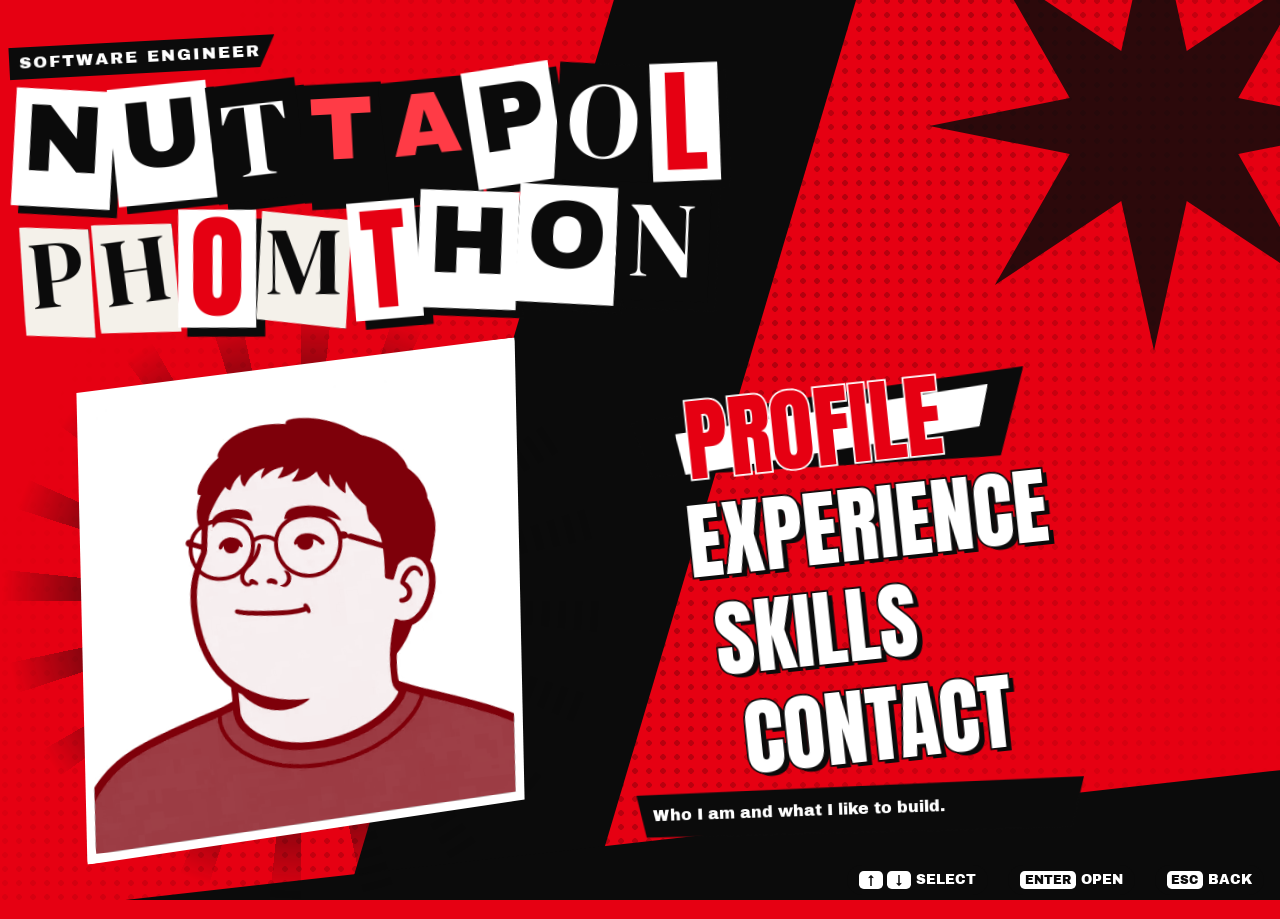
==== index.html @ a2157865 "Build Persona-inspired profile site Static one-page profile with a P5-style main menu, diagonal scre" ====
<!doctype html>
<html lang="en">
  <head>
    <meta charset="utf-8">
    <meta name="viewport" content="width=device-width, initial-scale=1">
    <title>Nuttapol Phomthon — Software Engineer</title>
    <meta name="description" content="Nuttapol Phomthon is a software engineer building web platforms and developer tooling that improve software delivery and developer experience.">
    <link rel="canonical" href="https://sevipsagis.dev/">
    <meta name="theme-color" content="#e60012">
    <link rel="icon" href="data:image/svg+xml,%3Csvg xmlns='http://www.w3.org/2000/svg' viewBox='0 0 32 32'%3E%3Cpath d='M2 6 30 2 26 30 4 26z' fill='%23e60012'/%3E%3Cpath d='M9 22V10l8 8V8h5v14l-8-8v8z' fill='%23fff'/%3E%3C/svg%3E">
    <link rel="preload" href="/assets/fonts/anton.woff2" as="font" type="font/woff2" crossorigin>
    <link rel="stylesheet" href="/assets/css/site.css">
    <script>document.documentElement.classList.add("js");</script>
    <script src="/assets/js/site.js" defer></script>
  </head>
  <body>
    <a class="skip-link" href="#main">Skip to content</a>

    <div class="backdrop" aria-hidden="true">
      <div class="backdrop-dots"></div>
      <div class="backdrop-slash backdrop-slash--a"></div>
      <div class="backdrop-slash backdrop-slash--b"></div>
      <svg class="backdrop-star" viewBox="-50 -50 100 100">
        <path d="M0-48 7-16 34-34 18-6 48 0 18 6 34 34 7 16 0 48-7 16-34 34-18 6-48 0-18-6-34-34-7-16Z"/>
      </svg>
    </div>

    <header class="hero" id="menu">
      <div class="portrait">
        <div class="portrait-burst" aria-hidden="true"></div>
        <div class="portrait-frame">
          <img src="/public/images/avatar.webp" alt="Illustrated portrait of Nuttapol Phomthon" width="512" height="512" fetchpriority="high">
        </div>
      </div>

      <div class="nameplate">
        <p class="nameplate-role">Software Engineer</p>
        <h1 class="ransom-target">Nuttapol Phomthon</h1>
      </div>

      <nav class="menu" aria-label="Sections">
        <ol>
          <li style="--i: 0"><a href="#profile" data-desc="Who I am and what I like to build."><span>Profile</span></a></li>
          <li style="--i: 1"><a href="#experience" data-desc="Where I have worked, role by role."><span>Experience</span></a></li>
          <li style="--i: 2"><a href="#skills" data-desc="Languages, frameworks and tools I use."><span>Skills</span></a></li>
          <li style="--i: 3"><a href="#contact" data-desc="Email, GitHub and LinkedIn."><span>Contact</span></a></li>
        </ol>
      </nav>

      <p class="menu-desc" aria-hidden="true"><span>Who I am and what I like to build.</span></p>

      <p class="controls" aria-hidden="true">
        <span><kbd>↑</kbd><kbd>↓</kbd> Select</span>
        <span><kbd>Enter</kbd> Open</span>
        <span><kbd>Esc</kbd> Back</span>
      </p>
    </header>

    <div class="topbar" aria-hidden="true">
      <a class="topbar-back" href="#menu" tabindex="-1"><span>Back</span></a>
      <p class="topbar-name">Nuttapol Phomthon</p>
    </div>

    <main id="main">
      <section class="panel panel--profile" id="profile" aria-labelledby="profile-title">
        <header class="panel-head">
          <p class="panel-kicker">01 / Status</p>
          <h2 class="ransom-target" id="profile-title" tabindex="-1">Profile</h2>
        </header>
        <div class="panel-body">
          <div class="card card--white">
            <p class="lead">I’m a software engineer focused on building web platforms and developer tooling that improve software delivery and developer experience.</p>
            <p>My experience spans backend services, web technologies, APIs, and internal platforms in financial services.</p>
          </div>
          <dl class="stats">
            <div><dt>Class</dt><dd>Software Engineer</dd></div>
            <div><dt>Guild</dt><dd>SCB TechX</dd></div>
            <div><dt>Since</dt><dd><time datetime="2019-07">2019</time></dd></div>
          </dl>
        </div>
        <a class="back-link" href="#menu">Back to menu</a>
      </section>

      <section class="panel panel--experience" id="experience" aria-labelledby="experience-title">
        <header class="panel-head">
          <p class="panel-kicker">02 / History</p>
          <h2 class="ransom-target" id="experience-title" tabindex="-1">Experience</h2>
        </header>
        <div class="panel-body">
          <section class="company" aria-labelledby="company-techx">
            <h3 id="company-techx">SCB TechX</h3>
            <ol class="roles">
              <li class="role">
                <p class="role-date"><time datetime="2025-07">2025-07</time> — Present</p>
                <h4>Software Engineer</h4>
                <p>Build and maintain software services with Java, Spring Boot, and related web technologies.</p>
              </li>
              <li class="role">
                <p class="role-date"><time datetime="2022-01">2022-01</time> — <time datetime="2025-06">2025-06</time></p>
                <h4>Platform Service Engineer</h4>
                <p>Designed and implemented internal platforms that improved software delivery workflows and developer experience.</p>
              </li>
              <li class="role">
                <p class="role-date"><time datetime="2021-07">2021-07</time> — <time datetime="2021-12">2021-12</time></p>
                <h4>Associate Platform Service Engineer</h4>
                <p>Built platform solutions that supported the software development lifecycle for internal developers.</p>
              </li>
            </ol>
          </section>
          <section class="company" aria-labelledby="company-scb">
            <h3 id="company-scb">SCB – Siam Commercial Bank</h3>
            <ol class="roles">
              <li class="role">
                <p class="role-date"><time datetime="2019-07">2019-07</time> — <time datetime="2021-06">2021-06</time></p>
                <h4>Software Engineer</h4>
                <p>Developed SCB Open API capabilities and the developer portal used by partners to integrate applications with SCB services.</p>
              </li>
            </ol>
          </section>
        </div>
        <a class="back-link" href="#menu">Back to menu</a>
      </section>

      <section class="panel panel--skills" id="skills" aria-labelledby="skills-title">
        <header class="panel-head">
          <p class="panel-kicker">03 / Arsenal</p>
          <h2 class="ransom-target" id="skills-title" tabindex="-1">Skills</h2>
        </header>
        <div class="panel-body skill-groups">
          <section class="skill-group" aria-labelledby="skills-languages">
            <h3 id="skills-languages">Languages</h3>
            <ul class="chips">
              <li>JavaScript</li><li>TypeScript</li><li>Python</li><li>Go</li><li>Java</li>
            </ul>
          </section>
          <section class="skill-group" aria-labelledby="skills-frameworks">
            <h3 id="skills-frameworks">Frameworks &amp; Libraries</h3>
            <ul class="chips">
              <li>React</li><li>Next.js</li><li>Express.js</li><li>NestJS</li><li>Spring Boot</li><li>Apollo GraphQL</li>
            </ul>
          </section>
          <section class="skill-group" aria-labelledby="skills-tools">
            <h3 id="skills-tools">Platforms &amp; Tools</h3>
            <ul class="chips">
              <li>Git</li><li>GitHub Actions</li><li>Docker</li><li>Supabase</li>
            </ul>
          </section>
        </div>
        <a class="back-link" href="#menu">Back to menu</a>
      </section>

      <section class="panel panel--contact" id="contact" aria-labelledby="contact-title">
        <header class="panel-head">
          <p class="panel-kicker">04 / Messages</p>
          <h2 class="ransom-target" id="contact-title" tabindex="-1">Contact</h2>
        </header>
        <div class="panel-body">
          <ol class="chat">
            <li class="chat-msg">
              <img class="chat-avatar" src="/public/images/avatar.webp" alt="" width="512" height="512" loading="lazy">
              <p class="chat-bubble">Hey! Want to talk about platforms, tooling or a project? Pick a channel.</p>
            </li>
            <li class="chat-msg chat-msg--link">
              <a class="chat-bubble" href="mailto:hello@sevipsagis.dev"><span class="chat-channel">Email</span> hello@sevipsagis.dev</a>
            </li>
            <li class="chat-msg chat-msg--link">
              <a class="chat-bubble" href="https://github.com/Sevipsagis"><span class="chat-channel">GitHub</span> github.com/Sevipsagis</a>
            </li>
            <li class="chat-msg chat-msg--link">
              <a class="chat-bubble" href="https://www.linkedin.com/in/npbenz/"><span class="chat-channel">LinkedIn</span> linkedin.com/in/npbenz</a>
            </li>
          </ol>
        </div>
        <a class="back-link" href="#menu">Back to menu</a>
      </section>
    </main>

    <footer class="footer">
      <p>© 2026 Nuttapol Phomthon. Fan-made tribute to the menus of the Persona series; not affiliated with Atlus or SEGA.</p>
    </footer>

    <div class="wipe" aria-hidden="true"><span></span><span></span><span></span></div>
  </body>
</html>
---- assets/css/site.css ----
/*
  Persona-inspired profile. Original CSS/SVG only: no game assets, logos or fonts.
  Fonts: Anton, Archivo Black, DM Serif Display (SIL Open Font License 1.1).
*/

@font-face {
  font-family: "Anton";
  src: url("/assets/fonts/anton.woff2") format("woff2");
  font-display: swap;
}

@font-face {
  font-family: "Archivo Black";
  src: url("/assets/fonts/archivo-black.woff2") format("woff2");
  font-display: swap;
}

@font-face {
  font-family: "DM Serif Display";
  src: url("/assets/fonts/dm-serif-display.woff2") format("woff2");
  font-display: swap;
}

:root {
  --red: #e60012;
  --red-on-black: #ff3b46;
  --black: #0b0b0b;
  --white: #ffffff;
  --paper: #f4f1ea;
  --display: "Anton", Impact, "Arial Narrow Bold", sans-serif;
  --heavy: "Archivo Black", "Arial Black", system-ui, sans-serif;
  --serif: "DM Serif Display", Georgia, serif;
  --body: system-ui, -apple-system, "Segoe UI", Roboto, sans-serif;
  --tilt: -6deg;
  --snap: cubic-bezier(0.2, 0.9, 0.1, 1.15);
  --wipe-in: 260ms;
  --wipe-out: 320ms;
  color-scheme: dark;
}

*,
*::before,
*::after {
  box-sizing: border-box;
}

html {
  scroll-behavior: smooth;
}

body {
  min-inline-size: 20rem;
  margin: 0;
  overflow-x: hidden;
  background: var(--red);
  color: var(--white);
  font-family: var(--body);
  line-height: 1.55;
}

h1,
h2,
h3,
h4,
p,
ol,
ul,
dl,
dd {
  margin: 0;
}

ol,
ul {
  padding: 0;
  list-style: none;
}

img {
  display: block;
  max-inline-size: 100%;
  block-size: auto;
}

a {
  color: inherit;
}

:focus-visible {
  outline: 0.25rem solid var(--black);
  outline-offset: 0.25rem;
  box-shadow: 0 0 0 0.5rem var(--white);
}

.skip-link {
  position: fixed;
  inset-block-start: 0.75rem;
  inset-inline-start: 0.75rem;
  z-index: 100;
  translate: 0 -300%;
  padding: 0.75rem 1rem;
  background: var(--white);
  color: var(--black);
  font-family: var(--heavy);
  text-decoration: none;
}

.skip-link:focus {
  translate: 0;
}

.visually-hidden {
  position: absolute;
  inline-size: 1px;
  block-size: 1px;
  overflow: hidden;
  clip-path: inset(50%);
  white-space: nowrap;
}

/* ---------- Backdrop: halftone, slashes, spinning star ---------- */

.backdrop {
  position: fixed;
  inset: 0;
  z-index: -1;
  overflow: hidden;
  pointer-events: none;
}

.backdrop-dots {
  position: absolute;
  inset: -10%;
  background: radial-gradient(circle, rgb(0 0 0 / 22%) 28%, transparent 30%) 0 0 / 14px 14px;
  mask-image: linear-gradient(115deg, transparent 20%, #000 55%, transparent 90%);
}

.backdrop-slash {
  position: absolute;
  background: var(--black);
}

.backdrop-slash--a {
  inset-block: -20% -20%;
  inset-inline-start: 34%;
  inline-size: 26vw;
  clip-path: polygon(30% 0, 100% 0, 70% 100%, 0 100%);
  rotate: 12deg;
}

.backdrop-slash--b {
  inset-block-end: -8%;
  inset-inline: -10% -10%;
  block-size: 18vh;
  rotate: -4deg;
  clip-path: polygon(0 40%, 100% 0, 100% 100%, 0 100%);
}

.backdrop-star {
  position: absolute;
  inset-block-start: -12vmin;
  inset-inline-end: -12vmin;
  inline-size: 52vmin;
  fill: var(--black);
  opacity: 0.85;
  animation: spin 40s linear infinite;
}

@keyframes spin {
  to {
    rotate: 360deg;
  }
}

/* ---------- Ransom-note lettering (built by JS) ---------- */

.ransom {
  display: inline-flex;
  flex-wrap: wrap;
  align-items: center;
  gap: 0.04em;
}

.ransom-word {
  display: inline-flex;
  flex-wrap: wrap;
  margin-inline-end: 0.28em;
}

.ransom-letter {
  display: inline-block;
  padding: 0.02em 0.1em;
  line-height: 1;
  rotate: var(--r, 0deg);
  translate: 0 var(--y, 0);
}

.ransom-letter--1 {
  background: var(--white);
  color: var(--black);
  font-family: var(--heavy);
}

.ransom-letter--2 {
  background: var(--black);
  color: var(--white);
  font-family: var(--serif);
  font-size: 1.12em;
}

.ransom-letter--3 {
  background: var(--white);
  color: var(--red);
  font-family: var(--display);
  font-size: 1.18em;
}

.ransom-letter--4 {
  background: var(--black);
  color: var(--red-on-black);
  font-family: var(--heavy);
  font-size: 0.92em;
}

.ransom-letter--5 {
  background: var(--paper);
  color: var(--black);
  font-family: var(--serif);
  clip-path: polygon(6% 0, 100% 8%, 94% 100%, 0 92%);
}

/* ---------- Hero / main menu ---------- */

.hero {
  position: relative;
  display: grid;
  grid-template-columns: minmax(0, 1fr) minmax(0, 1.1fr);
  grid-template-areas:
    "name name"
    "portrait menu"
    "portrait desc"
    "controls controls";
  gap: 1.5rem clamp(1rem, 4vw, 4rem);
  inline-size: min(100% - 2rem, 80rem);
  min-block-size: 100svh;
  margin-inline: auto;
  padding-block: clamp(1.5rem, 4vw, 3rem) 1.5rem;
}

.nameplate {
  grid-area: name;
  rotate: -3deg;
  transform-origin: left center;
}

.nameplate-role {
  display: inline-block;
  margin-block-end: 0.6rem;
  padding: 0.2rem 0.9rem 0.2rem 0.6rem;
  background: var(--black);
  color: var(--white);
  font-family: var(--heavy);
  font-size: clamp(0.85rem, 1.6vw, 1.05rem);
  letter-spacing: 0.12em;
  text-transform: uppercase;
  clip-path: polygon(0 0, 100% 0, 94% 100%, 0 100%);
}

.nameplate h1 {
  font-family: var(--display);
  font-size: clamp(2.4rem, 7.5vw, 6rem);
  font-weight: 400;
  line-height: 1.05;
  text-transform: uppercase;
  text-shadow: 0.06em 0.06em 0 var(--black);
}

.nameplate h1 .ransom-letter {
  text-shadow: none;
  box-shadow: 0.08em 0.08em 0 var(--black);
}

.portrait {
  position: relative;
  grid-area: portrait;
  align-self: center;
  justify-self: center;
  inline-size: min(100%, 30rem);
}

.portrait-burst {
  position: absolute;
  inset: -12%;
  background: repeating-conic-gradient(var(--black) 0 6deg, transparent 6deg 18deg);
  mask-image: radial-gradient(closest-side, #000 40%, transparent 100%);
  animation: spin 60s linear infinite reverse;
}

.portrait-frame {
  position: relative;
  padding: 0.6rem;
  background: var(--white);
  clip-path: polygon(8% 2%, 100% 0, 92% 96%, 0 100%);
  rotate: var(--tilt);
  filter: drop-shadow(1rem 1rem 0 var(--black));
}

.portrait-frame img {
  inline-size: 100%;
  clip-path: polygon(8% 2%, 100% 0, 92% 96%, 0 100%);
  filter: grayscale(1) contrast(1.35);
  mix-blend-mode: multiply;
  background: var(--red);
}

.portrait-frame::after {
  position: absolute;
  inset: 0.6rem;
  background: var(--red);
  mix-blend-mode: screen;
  clip-path: polygon(8% 2%, 100% 0, 92% 96%, 0 100%);
  opacity: 0.55;
  content: "";
}

.menu {
  grid-area: menu;
  align-self: end;
}

.menu ol {
  display: grid;
  gap: 0.4rem;
}

.menu li {
  rotate: var(--tilt);
  margin-inline-start: calc(var(--i) * clamp(0.5rem, 2.2vw, 2rem));
}

.menu a {
  position: relative;
  display: inline-block;
  padding: 0.05em 0.35em 0.05em 0.25em;
  color: var(--white);
  font-family: var(--display);
  font-size: clamp(2.6rem, 6.6vw, 5.6rem);
  line-height: 1;
  text-decoration: none;
  text-transform: uppercase;
  -webkit-text-stroke: 0.04em var(--black);
  paint-order: stroke fill;
  text-shadow: 0.06em 0.05em 0 var(--black);
  transition: color 120ms ease, translate 180ms var(--snap), scale 180ms var(--snap);
}

.menu a > span {
  position: relative;
  z-index: 1;
}

/* Selection shard: a black slab plus a white sliver, snapped in on select. */
.menu a::before,
.menu a::after {
  position: absolute;
  z-index: 0;
  content: "";
  scale: 0 1;
  transform-origin: left center;
  transition: scale 200ms var(--snap);
}

.menu a::before {
  inset: 8% -18% 4% -10%;
  background: var(--black);
  clip-path: polygon(0 18%, 100% 0, 92% 100%, 4% 82%);
}

.menu a::after {
  inset: 22% -6% 18% 4%;
  background: var(--white);
  clip-path: polygon(0 30%, 100% 0, 96% 70%, 2% 100%);
  transition-delay: 40ms;
}

.menu a:hover,
.menu a:focus-visible,
.menu a.is-active {
  color: var(--red);
  -webkit-text-stroke-color: var(--white);
  text-shadow: none;
  translate: 0.4em 0;
  scale: 1.06;
  outline: none;
  box-shadow: none;
}

.menu a:hover::before,
.menu a:focus-visible::before,
.menu a.is-active::before,
.menu a:hover::after,
.menu a:focus-visible::after,
.menu a.is-active::after {
  scale: 1 1;
}

.menu a:hover > span,
.menu a:focus-visible > span,
.menu a.is-active > span {
  animation: jolt 260ms steps(3) 1;
}

/* Keyboard focus still gets a visible marker beyond colour alone. */
.menu a:focus-visible > span::before {
  position: absolute;
  inset-block-start: 50%;
  inset-inline-start: -0.55em;
  border-block: 0.22em solid transparent;
  border-inline-start: 0.36em solid var(--white);
  translate: 0 -50%;
  content: "";
}

@keyframes jolt {
  0% { translate: -0.08em 0.04em; }
  50% { translate: 0.06em -0.03em; }
  100% { translate: 0 0; }
}

.menu-desc {
  grid-area: desc;
  align-self: start;
  max-inline-size: 28rem;
  padding: 0.8rem 1.4rem 0.8rem 1rem;
  background: var(--black);
  color: var(--white);
  font-family: var(--heavy);
  font-size: 1rem;
  rotate: -2deg;
  clip-path: polygon(0 8%, 100% 0, 97% 100%, 2% 92%);
}

.menu-desc span {
  display: block;
}

.menu-desc span.is-new {
  animation: type-in 220ms steps(6) 1;
}

@keyframes type-in {
  from { clip-path: inset(0 100% 0 0); }
  to { clip-path: inset(0 0 0 0); }
}

.controls {
  grid-area: controls;
  display: flex;
  flex-wrap: wrap;
  justify-content: flex-end;
  gap: 0.5rem 1.25rem;
  font-family: var(--heavy);
  font-size: 0.85rem;
  text-transform: uppercase;
}

.controls span {
  display: inline-flex;
  align-items: center;
  gap: 0.3rem;
  padding: 0.25rem 0.75rem;
  background: var(--black);
  border-radius: 999px;
}

kbd {
  display: inline-grid;
  place-items: center;
  min-inline-size: 1.5rem;
  padding: 0 0.3rem;
  background: var(--white);
  color: var(--black);
  border-radius: 0.3rem;
  font-family: var(--heavy);
  font-size: 0.75rem;
}

/* ---------- Panels ---------- */

main {
  inline-size: min(100% - 2rem, 64rem);
  margin-inline: auto;
}

.panel {
  padding-block: clamp(3rem, 8vw, 6rem);
  scroll-margin-block-start: 1rem;
}

.panel-head {
  margin-block-end: 2.5rem;
  rotate: -3deg;
}

.panel-kicker {
  display: inline-block;
  margin-block-end: 0.5rem;
  padding: 0.15rem 0.8rem;
  background: var(--white);
  color: var(--black);
  font-family: var(--heavy);
  font-size: 0.9rem;
  letter-spacing: 0.1em;
  text-transform: uppercase;
  clip-path: polygon(0 0, 100% 0, 95% 100%, 0 100%);
}

.panel-head h2 {
  font-family: var(--display);
  font-size: clamp(1.75rem, 9vw, 7rem);
  font-weight: 400;
  line-height: 1;
  text-transform: uppercase;
  text-shadow: 0.05em 0.05em 0 var(--black);
}

.panel-head h2:focus {
  outline: none;
  box-shadow: none;
}

.panel-head h2 .ransom-letter {
  text-shadow: none;
  box-shadow: 0.07em 0.07em 0 var(--black);
}

.card {
  position: relative;
  padding: clamp(1.25rem, 3vw, 2.25rem);
  background: var(--black);
  color: var(--white);
  clip-path: polygon(0 2%, 100% 0, 98.5% 100%, 1% 97%);
}

.card--white {
  background: var(--white);
  color: var(--black);
  box-shadow: none;
}

.lead {
  margin-block-end: 1rem;
  font-family: var(--serif);
  font-size: clamp(1.35rem, 2.6vw, 1.9rem);
  line-height: 1.3;
}

.stats {
  display: grid;
  grid-template-columns: repeat(auto-fit, minmax(12rem, 1fr));
  gap: 0.75rem;
  margin-block-start: 1.5rem;
}

.stats div {
  display: flex;
  align-items: baseline;
  gap: 0.75rem;
  padding: 0.6rem 1rem;
  background: var(--black);
  clip-path: polygon(0 0, 100% 0, 96% 100%, 2% 100%);
}

.stats dt {
  color: var(--red-on-black);
  font-family: var(--heavy);
  font-size: 0.8rem;
  letter-spacing: 0.12em;
  text-transform: uppercase;
}

.stats dd {
  font-family: var(--display);
  font-size: 1.4rem;
  text-transform: uppercase;
}

/* Experience: tilted black cards like a social-link roster */

.company + .company {
  margin-block-start: 3rem;
}

.company h3 {
  display: inline-block;
  margin-block-end: 1.25rem;
  padding: 0.2rem 1.2rem 0.2rem 0.75rem;
  background: var(--white);
  color: var(--black);
  font-family: var(--display);
  font-size: clamp(1.6rem, 4vw, 2.6rem);
  font-weight: 400;
  text-transform: uppercase;
  rotate: -2deg;
  clip-path: polygon(0 6%, 100% 0, 96% 100%, 1% 94%);
}

.roles {
  display: grid;
  gap: 1rem;
}

.role {
  position: relative;
  display: grid;
  grid-template-columns: minmax(8rem, 11rem) minmax(0, 1fr);
  gap: 0.25rem 1.5rem;
  padding: 1.25rem 1.5rem;
  background: var(--black);
  clip-path: polygon(0 0, 100% 4%, 99% 100%, 1% 96%);
  transition: translate 200ms var(--snap), background-color 160ms ease;
}

.role:nth-child(even) {
  margin-inline-start: clamp(0rem, 3vw, 2rem);
  clip-path: polygon(1% 4%, 100% 0, 99% 96%, 0 100%);
}

.role:hover {
  translate: 0.5rem 0;
}

.role-date {
  grid-row: span 2;
  align-self: start;
  justify-self: start;
  padding: 0.2rem 0.6rem;
  background: var(--red);
  color: var(--white);
  font-family: var(--heavy);
  font-size: 0.85rem;
  rotate: -4deg;
}

.role h4 {
  font-family: var(--display);
  font-size: clamp(1.3rem, 2.6vw, 1.75rem);
  font-weight: 400;
  line-height: 1.15;
  text-transform: uppercase;
}

.role p:last-child {
  color: #e8e8e8;
}

/* Skills: sticker chips */

.skill-groups {
  display: grid;
  grid-template-columns: repeat(auto-fit, minmax(16rem, 1fr));
  gap: 1.5rem;
}

.skill-group {
  padding: 1.25rem;
  background: var(--black);
  clip-path: polygon(0 3%, 100% 0, 97% 100%, 3% 97%);
}

.skill-group:nth-child(2) {
  rotate: 1.5deg;
}

.skill-group:nth-child(3) {
  rotate: -1.5deg;
}

.skill-group h3 {
  margin-block-end: 1rem;
  color: var(--red-on-black);
  font-family: var(--heavy);
  font-size: 1rem;
  letter-spacing: 0.08em;
  text-transform: uppercase;
}

.chips {
  display: flex;
  flex-wrap: wrap;
  gap: 0.6rem;
}

.chips li {
  padding: 0.25rem 0.75rem;
  background: var(--white);
  color: var(--black);
  font-family: var(--display);
  font-size: 1.2rem;
  text-transform: uppercase;
  rotate: -3deg;
  clip-path: polygon(4% 0, 100% 6%, 96% 100%, 0 94%);
  transition: rotate 160ms var(--snap), background-color 120ms ease, color 120ms ease;
}

.chips li:nth-child(3n + 2) {
  background: var(--red);
  color: var(--white);
  rotate: 2deg;
}

.chips li:nth-child(3n) {
  rotate: -1deg;
}

.chips li:hover {
  rotate: 0deg;
  background: var(--paper);
  color: var(--black);
}

/* Contact: phone-chat bubbles */

.chat {
  display: grid;
  gap: 1rem;
  max-inline-size: 40rem;
}

.chat-msg {
  display: flex;
  align-items: flex-start;
  gap: 0.75rem;
}

.chat-avatar {
  flex: none;
  inline-size: 3.5rem;
  border: 0.2rem solid var(--white);
  border-radius: 50%;
  filter: grayscale(1) contrast(1.3);
  background: var(--white);
}

.chat-bubble {
  position: relative;
  display: inline-block;
  padding: 0.8rem 1.3rem;
  background: var(--white);
  color: var(--black);
  font-family: var(--heavy);
  font-size: 1.05rem;
  line-height: 1.35;
  clip-path: polygon(0 10%, 100% 0, 97% 100%, 3% 88%);
}

.chat-msg--link {
  justify-content: flex-end;
}

.chat-msg--link .chat-bubble {
  display: inline-flex;
  flex-wrap: wrap;
  align-items: baseline;
  gap: 0.25rem 0.75rem;
  min-block-size: 2.75rem;
  background: var(--black);
  color: var(--white);
  text-decoration: none;
  clip-path: polygon(3% 0, 100% 12%, 98% 90%, 0 100%);
  transition: translate 180ms var(--snap), background-color 120ms ease;
  overflow-wrap: anywhere;
}

.chat-msg--link .chat-bubble:hover {
  background: var(--white);
  color: var(--black);
  translate: -0.4rem 0;
}

.chat-msg--link .chat-bubble:focus-visible {
  clip-path: none;
  outline-color: var(--white);
  box-shadow: 0 0 0 0.5rem var(--black);
}

.chat-channel {
  color: var(--red-on-black);
  font-family: var(--display);
  font-size: 1.3rem;
  text-transform: uppercase;
}

.chat-msg--link .chat-bubble:hover .chat-channel {
  color: var(--red);
}

.back-link {
  display: none;
}

.footer {
  inline-size: min(100% - 2rem, 64rem);
  margin-inline: auto;
  padding-block: 2rem 3rem;
  font-size: 0.85rem;
}

.footer p {
  display: inline-block;
  padding: 0.4rem 0.8rem;
  background: var(--black);
}

/* ---------- Wipe transition ---------- */

.wipe {
  position: fixed;
  inset: 0;
  z-index: 50;
  pointer-events: none;
  visibility: hidden;
}

.wipe span {
  position: absolute;
  inset-block: -20%;
  inset-inline-start: -30%;
  inline-size: 160%;
  translate: -110% 0;
  rotate: -12deg;
}

.wipe span:nth-child(1) {
  background: var(--black);
}

.wipe span:nth-child(2) {
  background: var(--white);
  inset-block: 30% 30%;
  clip-path: polygon(0 40%, 100% 0, 100% 60%, 0 100%);
}

.wipe span:nth-child(3) {
  background: var(--red);
  inset-block: 55% 10%;
  clip-path: polygon(0 0, 100% 30%, 100% 100%, 0 70%);
}

.wipe.is-in {
  visibility: visible;
}

.wipe.is-in span {
  animation: wipe-in var(--wipe-in) cubic-bezier(0.7, 0, 0.3, 1) forwards;
}

.wipe.is-in span:nth-child(2) { animation-delay: 30ms; }
.wipe.is-in span:nth-child(3) { animation-delay: 60ms; }

.wipe.is-out {
  visibility: visible;
}

.wipe.is-out span {
  translate: 0 0;
  animation: wipe-out var(--wipe-out) cubic-bezier(0.7, 0, 0.3, 1) forwards;
}

.wipe.is-out span:nth-child(1) { animation-delay: 60ms; }
.wipe.is-out span:nth-child(2) { animation-delay: 30ms; }

@keyframes wipe-in {
  from { translate: -110% 0; }
  to { translate: 0 0; }
}

@keyframes wipe-out {
  from { translate: 0 0; }
  to { translate: 110% 0; }
}

/* ---------- App mode (JavaScript on): one screen at a time ---------- */

.topbar {
  display: none;
}

.js .panel,
.js .footer {
  display: none;
}

.js .back-link {
  display: inline-block;
  margin-block-start: 3rem;
  padding: 0.5rem 1.25rem;
  background: var(--white);
  color: var(--black);
  font-family: var(--display);
  font-size: 1.4rem;
  text-decoration: none;
  text-transform: uppercase;
  clip-path: polygon(4% 0, 100% 0, 96% 100%, 0 100%);
}

.js .back-link::before {
  content: "◀ ";
  color: var(--red);
}

.js .back-link:hover {
  background: var(--black);
  color: var(--white);
}

.js .back-link:focus-visible {
  clip-path: none;
}

.js:not([data-view="menu"]) .hero {
  display: none;
}

.js:not([data-view="menu"]) .footer {
  display: block;
}

.js[data-view="profile"] #profile,
.js[data-view="experience"] #experience,
.js[data-view="skills"] #skills,
.js[data-view="contact"] #contact {
  display: block;
}

.js:not([data-view="menu"]) .topbar {
  position: sticky;
  inset-block-start: 0;
  z-index: 10;
  display: flex;
  align-items: center;
  justify-content: space-between;
  gap: 1rem;
  inline-size: min(100% - 2rem, 64rem);
  margin-inline: auto;
  padding-block: 1rem;
}

.topbar-back {
  padding: 0.3rem 1rem;
  background: var(--black);
  color: var(--white);
  font-family: var(--display);
  font-size: 1.2rem;
  text-decoration: none;
  text-transform: uppercase;
  clip-path: polygon(6% 0, 100% 0, 94% 100%, 0 100%);
}

.topbar-back::before {
  content: "◀ ";
  color: var(--red-on-black);
}

.topbar-name {
  padding: 0.2rem 0.8rem;
  background: var(--white);
  color: var(--black);
  font-family: var(--heavy);
  font-size: 0.85rem;
  letter-spacing: 0.08em;
  text-transform: uppercase;
  rotate: 2deg;
}

/* Entry choreography: plays each time a screen appears. */
.js .is-entering .menu li {
  animation: slide-in 420ms var(--snap) both;
  animation-delay: calc(80ms + var(--i) * 60ms);
}

.js .is-entering .portrait {
  animation: pop-in 480ms var(--snap) both;
}

.js .is-entering .nameplate {
  animation: slam 380ms var(--snap) both;
}

.js .panel.is-entering .panel-head {
  animation: slam 380ms var(--snap) both;
}

.js .panel.is-entering .panel-body > *,
.js .panel.is-entering .roles > li,
.js .panel.is-entering .chat > li {
  animation: slide-in 420ms var(--snap) both;
}

.js .panel.is-entering .panel-body > :nth-child(2),
.js .panel.is-entering li:nth-child(2) { animation-delay: 70ms; }
.js .panel.is-entering .panel-body > :nth-child(3),
.js .panel.is-entering li:nth-child(3) { animation-delay: 140ms; }
.js .panel.is-entering li:nth-child(4) { animation-delay: 210ms; }

@keyframes slide-in {
  from {
    opacity: 0;
    translate: 3rem 0;
  }
}

@keyframes pop-in {
  from {
    opacity: 0;
    scale: 0.85;
    rotate: 6deg;
  }
}

@keyframes slam {
  from {
    opacity: 0;
    scale: 1.4;
  }
}

/* ---------- Small screens ---------- */

@media (max-width: 48rem) {
  .hero {
    grid-template-columns: minmax(0, 1fr);
    grid-template-areas:
      "name"
      "portrait"
      "menu"
      "desc";
    min-block-size: auto;
    padding-block-end: 3rem;
  }

  .portrait {
    inline-size: min(70%, 16rem);
  }

  .controls {
    display: none;
  }

  .backdrop-slash--a {
    inline-size: 50vw;
    inset-inline-start: 40%;
  }

  .role {
    grid-template-columns: minmax(0, 1fr);
  }

  .role-date {
    grid-row: auto;
  }
}

/* ---------- Motion and contrast preferences ---------- */

@media (prefers-reduced-motion: reduce) {
  html {
    scroll-behavior: auto;
  }

  *,
  *::before,
  *::after {
    animation: none !important;
    transition: none !important;
  }

  .wipe {
    display: none;
  }
}

@media (forced-colors: active) {
  .menu a,
  .card,
  .role,
  .skill-group,
  .chat-bubble,
  .chips li {
    border: 1px solid CanvasText;
    clip-path: none;
  }

  .menu a::before,
  .menu a::after {
    display: none;
  }
}

.panel-title {
  font-family: var(--display);
  font-size: clamp(3rem, 10vw, 7rem);
  font-weight: 400;
  line-height: 1;
  text-transform: uppercase;
  text-shadow: 0.05em 0.05em 0 var(--black);
}

/* Keyboard hints and the live description only make sense with the script. */
html:not(.js) .controls,
html:not(.js) .menu-desc {
  display: none;
}
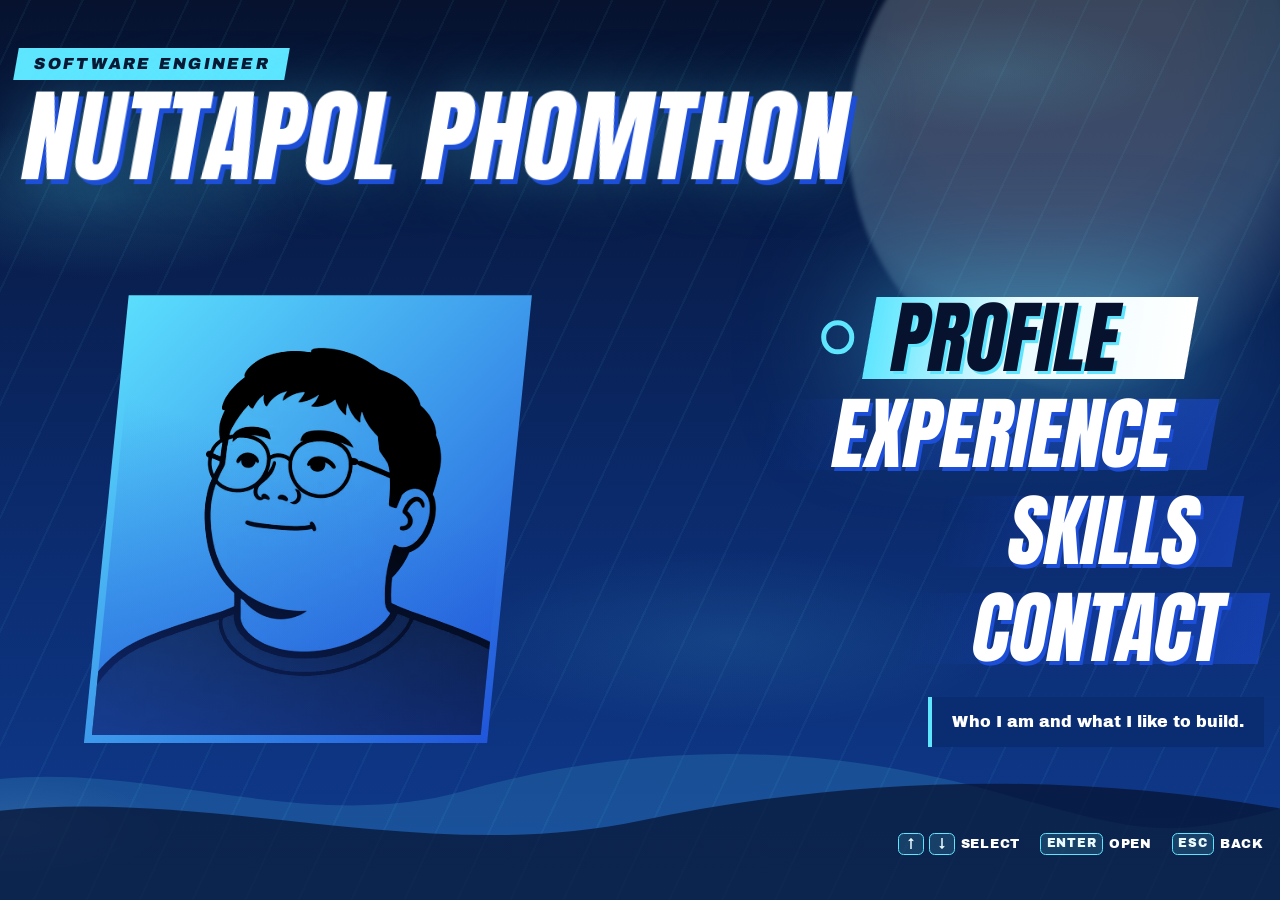
==== commit 3f1c19b6: "Restyle site to Persona 3 Reload look Swap the red/black P5 styling for deep blue and cyan: moonlit " ====
--- a/index.html
+++ b/index.html
@@ -6,8 +6,8 @@
     <title>Nuttapol Phomthon — Software Engineer</title>
     <meta name="description" content="Nuttapol Phomthon is a software engineer building web platforms and developer tooling that improve software delivery and developer experience.">
     <link rel="canonical" href="https://sevipsagis.dev/">
-    <meta name="theme-color" content="#e60012">
-    <link rel="icon" href="data:image/svg+xml,%3Csvg xmlns='http://www.w3.org/2000/svg' viewBox='0 0 32 32'%3E%3Cpath d='M2 6 30 2 26 30 4 26z' fill='%23e60012'/%3E%3Cpath d='M9 22V10l8 8V8h5v14l-8-8v8z' fill='%23fff'/%3E%3C/svg%3E">
+    <meta name="theme-color" content="#06122e">
+    <link rel="icon" href="data:image/svg+xml,%3Csvg xmlns='http://www.w3.org/2000/svg' viewBox='0 0 32 32'%3E%3Cpath d='M2 6 30 2 26 30 4 26z' fill='%231d4ed8'/%3E%3Cpath d='M9 22V10l8 8V8h5v14l-8-8v8z' fill='%23fff'/%3E%3C/svg%3E">
     <link rel="preload" href="/assets/fonts/anton.woff2" as="font" type="font/woff2" crossorigin>
     <link rel="stylesheet" href="/assets/css/site.css">
     <script>document.documentElement.classList.add("js");</script>
@@ -17,17 +17,18 @@
     <a class="skip-link" href="#main">Skip to content</a>
 
     <div class="backdrop" aria-hidden="true">
-      <div class="backdrop-dots"></div>
-      <div class="backdrop-slash backdrop-slash--a"></div>
-      <div class="backdrop-slash backdrop-slash--b"></div>
-      <svg class="backdrop-star" viewBox="-50 -50 100 100">
-        <path d="M0-48 7-16 34-34 18-6 48 0 18 6 34 34 7 16 0 48-7 16-34 34-18 6-48 0-18-6-34-34-7-16Z"/>
+      <div class="backdrop-moon"></div>
+      <div class="backdrop-caustics"></div>
+      <svg class="backdrop-waves" viewBox="0 0 1200 200" preserveAspectRatio="none">
+        <path class="wave wave--back" d="M0 90C150 40 300 140 450 90S750 40 900 90 1050 140 1200 90V200H0Z"/>
+        <path class="wave wave--front" d="M0 120C200 70 400 170 600 120S1000 70 1200 120V200H0Z"/>
       </svg>
+      <div class="backdrop-bubbles"><i></i><i></i><i></i><i></i><i></i><i></i></div>
     </div>
 
     <header class="hero" id="menu">
       <div class="portrait">
-        <div class="portrait-burst" aria-hidden="true"></div>
+        <div class="portrait-ripple" aria-hidden="true"><i></i><i></i><i></i></div>
         <div class="portrait-frame">
           <img src="/public/images/avatar.webp" alt="Illustrated portrait of Nuttapol Phomthon" width="512" height="512" fetchpriority="high">
         </div>
@@ -35,7 +36,7 @@
 
       <div class="nameplate">
         <p class="nameplate-role">Software Engineer</p>
-        <h1 class="ransom-target">Nuttapol Phomthon</h1>
+        <h1>Nuttapol Phomthon</h1>
       </div>
 
       <nav class="menu" aria-label="Sections">
@@ -65,7 +66,7 @@
       <section class="panel panel--profile" id="profile" aria-labelledby="profile-title">
         <header class="panel-head">
           <p class="panel-kicker">01 / Status</p>
-          <h2 class="ransom-target" id="profile-title" tabindex="-1">Profile</h2>
+          <h2 id="profile-title" tabindex="-1">Profile</h2>
         </header>
         <div class="panel-body">
           <div class="card card--white">
@@ -84,7 +85,7 @@
       <section class="panel panel--experience" id="experience" aria-labelledby="experience-title">
         <header class="panel-head">
           <p class="panel-kicker">02 / History</p>
-          <h2 class="ransom-target" id="experience-title" tabindex="-1">Experience</h2>
+          <h2 id="experience-title" tabindex="-1">Experience</h2>
         </header>
         <div class="panel-body">
           <section class="company" aria-labelledby="company-techx">
@@ -123,8 +124,8 @@
 
       <section class="panel panel--skills" id="skills" aria-labelledby="skills-title">
         <header class="panel-head">
-          <p class="panel-kicker">03 / Arsenal</p>
-          <h2 class="ransom-target" id="skills-title" tabindex="-1">Skills</h2>
+          <p class="panel-kicker">03 / Toolkit</p>
+          <h2 id="skills-title" tabindex="-1">Skills</h2>
         </header>
         <div class="panel-body skill-groups">
           <section class="skill-group" aria-labelledby="skills-languages">
@@ -152,7 +153,7 @@
       <section class="panel panel--contact" id="contact" aria-labelledby="contact-title">
         <header class="panel-head">
           <p class="panel-kicker">04 / Messages</p>
-          <h2 class="ransom-target" id="contact-title" tabindex="-1">Contact</h2>
+          <h2 id="contact-title" tabindex="-1">Contact</h2>
         </header>
         <div class="panel-body">
           <ol class="chat">
@@ -176,7 +177,7 @@
     </main>
 
     <footer class="footer">
-      <p>© 2026 Nuttapol Phomthon. Fan-made tribute to the menus of the Persona series; not affiliated with Atlus or SEGA.</p>
+      <p>© 2026 Nuttapol Phomthon. Fan-made tribute to the menus of Persona 3 Reload; not affiliated with Atlus or SEGA.</p>
     </footer>
 
     <div class="wipe" aria-hidden="true"><span></span><span></span><span></span></div>
--- a/assets/css/site.css
+++ b/assets/css/site.css
@@ -1,5 +1,5 @@
 /*
-  Persona-inspired profile. Original CSS/SVG only: no game assets, logos or fonts.
+  Persona 3 Reload–inspired profile. Original CSS/SVG only: no game assets, logos or fonts.
   Fonts: Anton, Archivo Black, DM Serif Display (SIL Open Font License 1.1).
 */
 
@@ -22,19 +22,20 @@
 }
 
 :root {
-  --red: #e60012;
-  --red-on-black: #ff3b46;
-  --black: #0b0b0b;
+  --abyss: #06122e;
+  --deep: #0b2a6b;
+  --blue: #1d4ed8;
+  --cyan: #5ee6ff;
+  --foam: #e9fbff;
   --white: #ffffff;
-  --paper: #f4f1ea;
+  --glass: rgb(11 42 107 / 72%);
+  --glass-line: rgb(94 230 255 / 45%);
   --display: "Anton", Impact, "Arial Narrow Bold", sans-serif;
   --heavy: "Archivo Black", "Arial Black", system-ui, sans-serif;
   --serif: "DM Serif Display", Georgia, serif;
   --body: system-ui, -apple-system, "Segoe UI", Roboto, sans-serif;
-  --tilt: -6deg;
-  --snap: cubic-bezier(0.2, 0.9, 0.1, 1.15);
-  --wipe-in: 260ms;
-  --wipe-out: 320ms;
+  --lean: -10deg;
+  --flow: cubic-bezier(0.22, 1, 0.36, 1);
   color-scheme: dark;
 }
 
@@ -52,10 +53,10 @@
   min-inline-size: 20rem;
   margin: 0;
   overflow-x: hidden;
-  background: var(--red);
+  background: var(--abyss);
   color: var(--white);
   font-family: var(--body);
-  line-height: 1.55;
+  line-height: 1.6;
 }
 
 h1,
@@ -87,9 +88,8 @@
 }
 
 :focus-visible {
-  outline: 0.25rem solid var(--black);
-  outline-offset: 0.25rem;
-  box-shadow: 0 0 0 0.5rem var(--white);
+  outline: 0.2rem solid var(--cyan);
+  outline-offset: 0.3rem;
 }
 
 .skip-link {
@@ -99,8 +99,8 @@
   z-index: 100;
   translate: 0 -300%;
   padding: 0.75rem 1rem;
-  background: var(--white);
-  color: var(--black);
+  background: var(--foam);
+  color: var(--abyss);
   font-family: var(--heavy);
   text-decoration: none;
 }
@@ -109,124 +109,95 @@
   translate: 0;
 }
 
-.visually-hidden {
-  position: absolute;
-  inline-size: 1px;
-  block-size: 1px;
-  overflow: hidden;
-  clip-path: inset(50%);
-  white-space: nowrap;
-}
-
-/* ---------- Backdrop: halftone, slashes, spinning star ---------- */
+/* ---------- Backdrop: moon, caustics, waves, bubbles ---------- */
 
 .backdrop {
   position: fixed;
   inset: 0;
   z-index: -1;
   overflow: hidden;
+  background: linear-gradient(180deg, var(--abyss) 0%, var(--deep) 55%, #0f3b8f 100%);
   pointer-events: none;
 }
 
-.backdrop-dots {
-  position: absolute;
-  inset: -10%;
-  background: radial-gradient(circle, rgb(0 0 0 / 22%) 28%, transparent 30%) 0 0 / 14px 14px;
-  mask-image: linear-gradient(115deg, transparent 20%, #000 55%, transparent 90%);
-}
-
-.backdrop-slash {
-  position: absolute;
-  background: var(--black);
-}
-
-.backdrop-slash--a {
-  inset-block: -20% -20%;
-  inset-inline-start: 34%;
-  inline-size: 26vw;
-  clip-path: polygon(30% 0, 100% 0, 70% 100%, 0 100%);
-  rotate: 12deg;
-}
-
-.backdrop-slash--b {
-  inset-block-end: -8%;
-  inset-inline: -10% -10%;
-  block-size: 18vh;
-  rotate: -4deg;
-  clip-path: polygon(0 40%, 100% 0, 100% 100%, 0 100%);
-}
-
-.backdrop-star {
-  position: absolute;
-  inset-block-start: -12vmin;
-  inset-inline-end: -12vmin;
-  inline-size: 52vmin;
-  fill: var(--black);
-  opacity: 0.85;
-  animation: spin 40s linear infinite;
-}
-
-@keyframes spin {
+.backdrop-moon {
+  position: absolute;
+  inset-block-start: -14vmin;
+  inset-inline-end: -10vmin;
+  inline-size: 58vmin;
+  aspect-ratio: 1;
+  border-radius: 50%;
+  background: radial-gradient(circle at 38% 38%, #f4fdff 0 30%, #bfefff 52%, rgb(94 230 255 / 0%) 72%);
+  opacity: 0.22;
+  filter: blur(2px);
+}
+
+.backdrop-caustics {
+  position: absolute;
+  inset: -20%;
+  background:
+    radial-gradient(ellipse 18% 9% at 20% 30%, rgb(94 230 255 / 16%), transparent 70%),
+    radial-gradient(ellipse 14% 7% at 70% 20%, rgb(94 230 255 / 12%), transparent 70%),
+    radial-gradient(ellipse 22% 10% at 55% 65%, rgb(94 230 255 / 10%), transparent 70%),
+    radial-gradient(ellipse 12% 6% at 15% 80%, rgb(255 255 255 / 8%), transparent 70%),
+    repeating-linear-gradient(115deg, transparent 0 46px, rgb(94 230 255 / 5%) 46px 48px);
+  animation: drift 18s ease-in-out infinite alternate;
+}
+
+@keyframes drift {
   to {
-    rotate: 360deg;
-  }
-}
-
-/* ---------- Ransom-note lettering (built by JS) ---------- */
-
-.ransom {
-  display: inline-flex;
-  flex-wrap: wrap;
-  align-items: center;
-  gap: 0.04em;
-}
-
-.ransom-word {
-  display: inline-flex;
-  flex-wrap: wrap;
-  margin-inline-end: 0.28em;
-}
-
-.ransom-letter {
-  display: inline-block;
-  padding: 0.02em 0.1em;
-  line-height: 1;
-  rotate: var(--r, 0deg);
-  translate: 0 var(--y, 0);
-}
-
-.ransom-letter--1 {
-  background: var(--white);
-  color: var(--black);
-  font-family: var(--heavy);
-}
-
-.ransom-letter--2 {
-  background: var(--black);
-  color: var(--white);
-  font-family: var(--serif);
-  font-size: 1.12em;
-}
-
-.ransom-letter--3 {
-  background: var(--white);
-  color: var(--red);
-  font-family: var(--display);
-  font-size: 1.18em;
-}
-
-.ransom-letter--4 {
-  background: var(--black);
-  color: var(--red-on-black);
-  font-family: var(--heavy);
-  font-size: 0.92em;
-}
-
-.ransom-letter--5 {
-  background: var(--paper);
-  color: var(--black);
-  font-family: var(--serif);
-  clip-path: polygon(6% 0, 100% 8%, 94% 100%, 0 92%);
+    translate: 4% -3%;
+    rotate: 2deg;
+  }
+}
+
+.backdrop-waves {
+  position: absolute;
+  inset-block-end: 0;
+  inset-inline-start: -5%;
+  inline-size: 110%;
+  block-size: 22vh;
+}
+
+.wave--back {
+  fill: rgb(94 230 255 / 14%);
+  animation: sway 9s ease-in-out infinite alternate;
+}
+
+.wave--front {
+  fill: rgb(6 18 46 / 70%);
+  animation: sway 7s ease-in-out infinite alternate-reverse;
+}
+
+@keyframes sway {
+  from { translate: -3% 0; }
+  to { translate: 3% 4px; }
+}
+
+.backdrop-bubbles i {
+  position: absolute;
+  inset-block-end: -2rem;
+  inline-size: var(--s, 0.6rem);
+  aspect-ratio: 1;
+  border: 1px solid rgb(233 251 255 / 60%);
+  border-radius: 50%;
+  background: radial-gradient(circle at 30% 30%, rgb(255 255 255 / 55%), transparent 45%);
+  animation: rise var(--t, 14s) linear infinite;
+  animation-delay: var(--d, 0s);
+}
+
+.backdrop-bubbles i:nth-child(1) { inset-inline-start: 8%; --s: 0.5rem; --t: 13s; }
+.backdrop-bubbles i:nth-child(2) { inset-inline-start: 22%; --s: 0.9rem; --t: 17s; --d: -6s; }
+.backdrop-bubbles i:nth-child(3) { inset-inline-start: 47%; --s: 0.4rem; --t: 11s; --d: -3s; }
+.backdrop-bubbles i:nth-child(4) { inset-inline-start: 63%; --s: 0.7rem; --t: 15s; --d: -9s; }
+.backdrop-bubbles i:nth-child(5) { inset-inline-start: 81%; --s: 1.1rem; --t: 19s; --d: -2s; }
+.backdrop-bubbles i:nth-child(6) { inset-inline-start: 92%; --s: 0.45rem; --t: 12s; --d: -7s; }
+
+@keyframes rise {
+  0% { translate: 0 0; opacity: 0; }
+  10% { opacity: 1; }
+  50% { translate: 1.2rem -55vh; }
+  100% { translate: -0.8rem -115vh; opacity: 0; }
 }
 
 /* ---------- Hero / main menu ---------- */
@@ -234,7 +205,7 @@
 .hero {
   position: relative;
   display: grid;
-  grid-template-columns: minmax(0, 1fr) minmax(0, 1.1fr);
+  grid-template-columns: minmax(0, 1fr) minmax(0, 1.05fr);
   grid-template-areas:
     "name name"
     "portrait menu"
@@ -249,35 +220,31 @@
 
 .nameplate {
   grid-area: name;
-  rotate: -3deg;
-  transform-origin: left center;
 }
 
 .nameplate-role {
   display: inline-block;
-  margin-block-end: 0.6rem;
-  padding: 0.2rem 0.9rem 0.2rem 0.6rem;
-  background: var(--black);
-  color: var(--white);
+  margin-block-end: 0.5rem;
+  padding: 0.2rem 1.1rem;
+  background: var(--cyan);
+  color: var(--abyss);
   font-family: var(--heavy);
-  font-size: clamp(0.85rem, 1.6vw, 1.05rem);
-  letter-spacing: 0.12em;
-  text-transform: uppercase;
-  clip-path: polygon(0 0, 100% 0, 94% 100%, 0 100%);
+  font-size: clamp(0.8rem, 1.5vw, 1rem);
+  letter-spacing: 0.14em;
+  text-transform: uppercase;
+  transform: skewX(var(--lean));
 }
 
 .nameplate h1 {
   font-family: var(--display);
-  font-size: clamp(2.4rem, 7.5vw, 6rem);
+  font-size: clamp(2.6rem, 8vw, 6.5rem);
   font-weight: 400;
-  line-height: 1.05;
-  text-transform: uppercase;
-  text-shadow: 0.06em 0.06em 0 var(--black);
-}
-
-.nameplate h1 .ransom-letter {
-  text-shadow: none;
-  box-shadow: 0.08em 0.08em 0 var(--black);
+  line-height: 0.95;
+  letter-spacing: 0.01em;
+  text-transform: uppercase;
+  transform: skewX(var(--lean));
+  transform-origin: left bottom;
+  text-shadow: 0.05em 0.05em 0 var(--blue), 0 0 0.6em rgb(94 230 255 / 35%);
 }
 
 .portrait {
@@ -285,159 +252,171 @@
   grid-area: portrait;
   align-self: center;
   justify-self: center;
-  inline-size: min(100%, 30rem);
-}
-
-.portrait-burst {
-  position: absolute;
-  inset: -12%;
-  background: repeating-conic-gradient(var(--black) 0 6deg, transparent 6deg 18deg);
-  mask-image: radial-gradient(closest-side, #000 40%, transparent 100%);
-  animation: spin 60s linear infinite reverse;
+  inline-size: min(100%, 28rem);
+}
+
+.portrait-ripple {
+  position: absolute;
+  inset: -10%;
+}
+
+.portrait-ripple i {
+  position: absolute;
+  inset: 0;
+  border: 2px solid rgb(94 230 255 / 55%);
+  border-radius: 50%;
+  scale: 0.4;
+  opacity: 0;
+  animation: ripple 6s var(--flow) infinite;
+}
+
+.portrait-ripple i:nth-child(2) { animation-delay: 2s; }
+.portrait-ripple i:nth-child(3) { animation-delay: 4s; }
+
+@keyframes ripple {
+  0% { scale: 0.4; opacity: 0.9; }
+  100% { scale: 1.15; opacity: 0; }
 }
 
 .portrait-frame {
   position: relative;
-  padding: 0.6rem;
-  background: var(--white);
-  clip-path: polygon(8% 2%, 100% 0, 92% 96%, 0 100%);
-  rotate: var(--tilt);
-  filter: drop-shadow(1rem 1rem 0 var(--black));
+  padding: 0.5rem;
+  background: linear-gradient(135deg, var(--cyan), var(--blue));
+  clip-path: polygon(10% 0, 100% 0, 90% 100%, 0 100%);
 }
 
 .portrait-frame img {
   inline-size: 100%;
-  clip-path: polygon(8% 2%, 100% 0, 92% 96%, 0 100%);
-  filter: grayscale(1) contrast(1.35);
+  clip-path: polygon(10% 0, 100% 0, 90% 100%, 0 100%);
+  background: #cfefff;
+  filter: grayscale(1) contrast(1.4) brightness(1.05);
   mix-blend-mode: multiply;
-  background: var(--red);
 }
 
 .portrait-frame::after {
   position: absolute;
-  inset: 0.6rem;
-  background: var(--red);
-  mix-blend-mode: screen;
-  clip-path: polygon(8% 2%, 100% 0, 92% 96%, 0 100%);
-  opacity: 0.55;
+  inset: 0.5rem;
+  background: linear-gradient(200deg, rgb(94 230 255 / 0%) 40%, rgb(29 78 216 / 55%));
+  clip-path: polygon(10% 0, 100% 0, 90% 100%, 0 100%);
   content: "";
 }
 
 .menu {
   grid-area: menu;
   align-self: end;
+  justify-self: end;
+  inline-size: 100%;
 }
 
 .menu ol {
   display: grid;
-  gap: 0.4rem;
+  justify-items: end;
+  gap: 0.35rem;
 }
 
 .menu li {
-  rotate: var(--tilt);
-  margin-inline-start: calc(var(--i) * clamp(0.5rem, 2.2vw, 2rem));
+  margin-inline-end: calc((3 - var(--i)) * clamp(0.4rem, 2vw, 1.75rem));
 }
 
 .menu a {
   position: relative;
-  display: inline-block;
-  padding: 0.05em 0.35em 0.05em 0.25em;
+  display: inline-flex;
+  align-items: center;
+  padding: 0.05em 0.5em 0.05em 0.9em;
   color: var(--white);
   font-family: var(--display);
-  font-size: clamp(2.6rem, 6.6vw, 5.6rem);
-  line-height: 1;
+  font-size: clamp(2.4rem, 6.2vw, 5.2rem);
+  line-height: 1.05;
   text-decoration: none;
   text-transform: uppercase;
-  -webkit-text-stroke: 0.04em var(--black);
-  paint-order: stroke fill;
-  text-shadow: 0.06em 0.05em 0 var(--black);
-  transition: color 120ms ease, translate 180ms var(--snap), scale 180ms var(--snap);
+  transition: color 160ms ease, translate 260ms var(--flow);
 }
 
 .menu a > span {
   position: relative;
   z-index: 1;
-}
-
-/* Selection shard: a black slab plus a white sliver, snapped in on select. */
-.menu a::before,
+  display: inline-block;
+  transform: skewX(var(--lean));
+  text-shadow: 0.05em 0.05em 0 var(--blue);
+}
+
+/* Ribbon behind each item; the selected one floods with light. */
+.menu a::before {
+  position: absolute;
+  inset: 12% 0 10% 0;
+  z-index: 0;
+  background: linear-gradient(90deg, rgb(29 78 216 / 0%), rgb(29 78 216 / 55%));
+  transform: skewX(var(--lean));
+  transition: background-color 200ms ease, inset 260ms var(--flow);
+  content: "";
+}
+
 .menu a::after {
   position: absolute;
-  z-index: 0;
+  inset-block-start: 50%;
+  inset-inline-start: 0;
+  z-index: 1;
+  inline-size: 0.42em;
+  aspect-ratio: 1;
+  border: 0.07em solid var(--cyan);
+  border-radius: 50%;
+  translate: 0 -50%;
+  scale: 0;
+  transition: scale 260ms var(--flow);
   content: "";
-  scale: 0 1;
-  transform-origin: left center;
-  transition: scale 200ms var(--snap);
-}
-
-.menu a::before {
-  inset: 8% -18% 4% -10%;
-  background: var(--black);
-  clip-path: polygon(0 18%, 100% 0, 92% 100%, 4% 82%);
-}
-
-.menu a::after {
-  inset: 22% -6% 18% 4%;
-  background: var(--white);
-  clip-path: polygon(0 30%, 100% 0, 96% 70%, 2% 100%);
-  transition-delay: 40ms;
 }
 
 .menu a:hover,
 .menu a:focus-visible,
 .menu a.is-active {
-  color: var(--red);
-  -webkit-text-stroke-color: var(--white);
-  text-shadow: none;
-  translate: 0.4em 0;
-  scale: 1.06;
+  color: var(--abyss);
+  translate: -0.35em 0;
   outline: none;
-  box-shadow: none;
+}
+
+.menu a:hover > span,
+.menu a:focus-visible > span,
+.menu a.is-active > span {
+  text-shadow: 0.04em 0.04em 0 var(--cyan);
 }
 
 .menu a:hover::before,
 .menu a:focus-visible::before,
-.menu a.is-active::before,
+.menu a.is-active::before {
+  inset: 6% -0.4em 4% 0.6em;
+  background: linear-gradient(90deg, var(--cyan), var(--foam) 45%, var(--white));
+  box-shadow: 0 0 1.5em rgb(94 230 255 / 55%);
+}
+
 .menu a:hover::after,
 .menu a:focus-visible::after,
 .menu a.is-active::after {
-  scale: 1 1;
-}
-
-.menu a:hover > span,
-.menu a:focus-visible > span,
-.menu a.is-active > span {
-  animation: jolt 260ms steps(3) 1;
-}
-
-/* Keyboard focus still gets a visible marker beyond colour alone. */
-.menu a:focus-visible > span::before {
-  position: absolute;
-  inset-block-start: 50%;
-  inset-inline-start: -0.55em;
-  border-block: 0.22em solid transparent;
-  border-inline-start: 0.36em solid var(--white);
-  translate: 0 -50%;
-  content: "";
-}
-
-@keyframes jolt {
-  0% { translate: -0.08em 0.04em; }
-  50% { translate: 0.06em -0.03em; }
-  100% { translate: 0 0; }
+  scale: 1;
+  animation: ping 1.6s var(--flow) infinite;
+}
+
+/* Keyboard focus keeps a visible outline beyond the colour change. */
+.menu a:focus-visible::before {
+  outline: 0.06em solid var(--white);
+  outline-offset: 0.1em;
+}
+
+@keyframes ping {
+  0% { box-shadow: 0 0 0 0 rgb(94 230 255 / 70%); }
+  100% { box-shadow: 0 0 0 0.3em rgb(94 230 255 / 0%); }
 }
 
 .menu-desc {
   grid-area: desc;
   align-self: start;
+  justify-self: end;
   max-inline-size: 28rem;
-  padding: 0.8rem 1.4rem 0.8rem 1rem;
-  background: var(--black);
-  color: var(--white);
+  padding: 0.75rem 1.25rem;
+  border-inline-start: 0.3rem solid var(--cyan);
+  background: var(--glass);
+  backdrop-filter: blur(6px);
   font-family: var(--heavy);
   font-size: 1rem;
-  rotate: -2deg;
-  clip-path: polygon(0 8%, 100% 0, 97% 100%, 2% 92%);
 }
 
 .menu-desc span {
@@ -445,12 +424,15 @@
 }
 
 .menu-desc span.is-new {
-  animation: type-in 220ms steps(6) 1;
-}
-
-@keyframes type-in {
-  from { clip-path: inset(0 100% 0 0); }
-  to { clip-path: inset(0 0 0 0); }
+  animation: surface 360ms var(--flow) 1;
+}
+
+@keyframes surface {
+  from {
+    opacity: 0;
+    translate: 0 0.6rem;
+    filter: blur(3px);
+  }
 }
 
 .controls {
@@ -460,27 +442,26 @@
   justify-content: flex-end;
   gap: 0.5rem 1.25rem;
   font-family: var(--heavy);
-  font-size: 0.85rem;
+  font-size: 0.8rem;
+  letter-spacing: 0.06em;
   text-transform: uppercase;
 }
 
 .controls span {
   display: inline-flex;
   align-items: center;
-  gap: 0.3rem;
-  padding: 0.25rem 0.75rem;
-  background: var(--black);
-  border-radius: 999px;
+  gap: 0.35rem;
 }
 
 kbd {
   display: inline-grid;
   place-items: center;
-  min-inline-size: 1.5rem;
-  padding: 0 0.3rem;
-  background: var(--white);
-  color: var(--black);
-  border-radius: 0.3rem;
+  min-inline-size: 1.6rem;
+  padding: 0.05rem 0.35rem;
+  border: 1px solid var(--cyan);
+  border-radius: 0.35rem;
+  background: rgb(94 230 255 / 15%);
+  color: var(--foam);
   font-family: var(--heavy);
   font-size: 0.75rem;
 }
@@ -499,53 +480,54 @@
 
 .panel-head {
   margin-block-end: 2.5rem;
-  rotate: -3deg;
 }
 
 .panel-kicker {
   display: inline-block;
-  margin-block-end: 0.5rem;
-  padding: 0.15rem 0.8rem;
-  background: var(--white);
-  color: var(--black);
+  margin-block-end: 0.4rem;
+  padding: 0.15rem 1rem;
+  background: var(--cyan);
+  color: var(--abyss);
   font-family: var(--heavy);
-  font-size: 0.9rem;
-  letter-spacing: 0.1em;
-  text-transform: uppercase;
-  clip-path: polygon(0 0, 100% 0, 95% 100%, 0 100%);
-}
-
-.panel-head h2 {
+  font-size: 0.85rem;
+  letter-spacing: 0.12em;
+  text-transform: uppercase;
+  transform: skewX(var(--lean));
+}
+
+.panel-head h2,
+.panel-title {
   font-family: var(--display);
-  font-size: clamp(1.75rem, 9vw, 7rem);
+  font-size: clamp(3rem, 11vw, 7.5rem);
   font-weight: 400;
-  line-height: 1;
-  text-transform: uppercase;
-  text-shadow: 0.05em 0.05em 0 var(--black);
+  line-height: 0.95;
+  text-transform: uppercase;
+  transform: skewX(var(--lean));
+  transform-origin: left bottom;
+  text-shadow: 0.05em 0.05em 0 var(--blue), 0 0 0.5em rgb(94 230 255 / 30%);
 }
 
 .panel-head h2:focus {
   outline: none;
-  box-shadow: none;
-}
-
-.panel-head h2 .ransom-letter {
-  text-shadow: none;
-  box-shadow: 0.07em 0.07em 0 var(--black);
 }
 
 .card {
   position: relative;
   padding: clamp(1.25rem, 3vw, 2.25rem);
-  background: var(--black);
-  color: var(--white);
-  clip-path: polygon(0 2%, 100% 0, 98.5% 100%, 1% 97%);
+  border: 1px solid var(--glass-line);
+  background: var(--glass);
+  backdrop-filter: blur(8px);
 }
 
 .card--white {
-  background: var(--white);
-  color: var(--black);
-  box-shadow: none;
+  border: 0;
+  background: linear-gradient(120deg, var(--white) 60%, #d6f6ff);
+  color: var(--abyss);
+  clip-path: polygon(0 0, 100% 0, 97% 100%, 0 100%);
+}
+
+.card--white a {
+  color: var(--blue);
 }
 
 .lead {
@@ -567,12 +549,12 @@
   align-items: baseline;
   gap: 0.75rem;
   padding: 0.6rem 1rem;
-  background: var(--black);
-  clip-path: polygon(0 0, 100% 0, 96% 100%, 2% 100%);
+  border-inline-start: 0.3rem solid var(--cyan);
+  background: var(--glass);
 }
 
 .stats dt {
-  color: var(--red-on-black);
+  color: var(--cyan);
   font-family: var(--heavy);
   font-size: 0.8rem;
   letter-spacing: 0.12em;
@@ -585,61 +567,84 @@
   text-transform: uppercase;
 }
 
-/* Experience: tilted black cards like a social-link roster */
+/* Experience: a current running through ripple markers */
 
 .company + .company {
   margin-block-start: 3rem;
 }
 
 .company h3 {
-  display: inline-block;
   margin-block-end: 1.25rem;
-  padding: 0.2rem 1.2rem 0.2rem 0.75rem;
-  background: var(--white);
-  color: var(--black);
+  color: var(--foam);
   font-family: var(--display);
   font-size: clamp(1.6rem, 4vw, 2.6rem);
   font-weight: 400;
   text-transform: uppercase;
-  rotate: -2deg;
-  clip-path: polygon(0 6%, 100% 0, 96% 100%, 1% 94%);
+  transform: skewX(var(--lean));
+  transform-origin: left bottom;
+}
+
+.company h3::after {
+  display: block;
+  inline-size: 4rem;
+  block-size: 0.25rem;
+  margin-block-start: 0.3rem;
+  background: var(--cyan);
+  content: "";
 }
 
 .roles {
+  position: relative;
   display: grid;
   gap: 1rem;
+  padding-inline-start: 2.25rem;
+}
+
+.roles::before {
+  position: absolute;
+  inset-block: 0.5rem;
+  inset-inline-start: 0.6rem;
+  inline-size: 2px;
+  background: linear-gradient(var(--cyan), rgb(94 230 255 / 10%));
+  content: "";
 }
 
 .role {
   position: relative;
   display: grid;
-  grid-template-columns: minmax(8rem, 11rem) minmax(0, 1fr);
+  grid-template-columns: minmax(8rem, 10rem) minmax(0, 1fr);
   gap: 0.25rem 1.5rem;
   padding: 1.25rem 1.5rem;
-  background: var(--black);
-  clip-path: polygon(0 0, 100% 4%, 99% 100%, 1% 96%);
-  transition: translate 200ms var(--snap), background-color 160ms ease;
-}
-
-.role:nth-child(even) {
-  margin-inline-start: clamp(0rem, 3vw, 2rem);
-  clip-path: polygon(1% 4%, 100% 0, 99% 96%, 0 100%);
+  border: 1px solid var(--glass-line);
+  background: var(--glass);
+  backdrop-filter: blur(8px);
+  transition: translate 300ms var(--flow), border-color 200ms ease;
+}
+
+.role::before {
+  position: absolute;
+  inset-block-start: 1.6rem;
+  inset-inline-start: -2.05rem;
+  inline-size: 0.9rem;
+  aspect-ratio: 1;
+  border: 2px solid var(--cyan);
+  border-radius: 50%;
+  background: var(--abyss);
+  box-shadow: 0 0 0 0.3rem rgb(94 230 255 / 15%);
+  content: "";
 }
 
 .role:hover {
-  translate: 0.5rem 0;
+  translate: 0.4rem 0;
+  border-color: var(--cyan);
 }
 
 .role-date {
   grid-row: span 2;
   align-self: start;
-  justify-self: start;
-  padding: 0.2rem 0.6rem;
-  background: var(--red);
-  color: var(--white);
+  color: var(--cyan);
   font-family: var(--heavy);
   font-size: 0.85rem;
-  rotate: -4deg;
 }
 
 .role h4 {
@@ -651,10 +656,10 @@
 }
 
 .role p:last-child {
-  color: #e8e8e8;
-}
-
-/* Skills: sticker chips */
+  color: #dbe8ff;
+}
+
+/* Skills: glass groups with slanted tags */
 
 .skill-groups {
   display: grid;
@@ -664,23 +669,17 @@
 
 .skill-group {
   padding: 1.25rem;
-  background: var(--black);
-  clip-path: polygon(0 3%, 100% 0, 97% 100%, 3% 97%);
-}
-
-.skill-group:nth-child(2) {
-  rotate: 1.5deg;
-}
-
-.skill-group:nth-child(3) {
-  rotate: -1.5deg;
+  border: 1px solid var(--glass-line);
+  border-block-start: 0.3rem solid var(--cyan);
+  background: var(--glass);
+  backdrop-filter: blur(8px);
 }
 
 .skill-group h3 {
   margin-block-end: 1rem;
-  color: var(--red-on-black);
+  color: var(--cyan);
   font-family: var(--heavy);
-  font-size: 1rem;
+  font-size: 0.95rem;
   letter-spacing: 0.08em;
   text-transform: uppercase;
 }
@@ -692,34 +691,22 @@
 }
 
 .chips li {
-  padding: 0.25rem 0.75rem;
-  background: var(--white);
-  color: var(--black);
+  padding: 0.2rem 0.9rem;
+  border: 1px solid var(--cyan);
+  color: var(--foam);
   font-family: var(--display);
-  font-size: 1.2rem;
-  text-transform: uppercase;
-  rotate: -3deg;
-  clip-path: polygon(4% 0, 100% 6%, 96% 100%, 0 94%);
-  transition: rotate 160ms var(--snap), background-color 120ms ease, color 120ms ease;
-}
-
-.chips li:nth-child(3n + 2) {
-  background: var(--red);
-  color: var(--white);
-  rotate: 2deg;
-}
-
-.chips li:nth-child(3n) {
-  rotate: -1deg;
+  font-size: 1.15rem;
+  text-transform: uppercase;
+  transform: skewX(var(--lean));
+  transition: background-color 200ms ease, color 200ms ease;
 }
 
 .chips li:hover {
-  rotate: 0deg;
-  background: var(--paper);
-  color: var(--black);
-}
-
-/* Contact: phone-chat bubbles */
+  background: var(--cyan);
+  color: var(--abyss);
+}
+
+/* Contact: message thread */
 
 .chat {
   display: grid;
@@ -736,22 +723,22 @@
 .chat-avatar {
   flex: none;
   inline-size: 3.5rem;
-  border: 0.2rem solid var(--white);
+  border: 0.2rem solid var(--cyan);
   border-radius: 50%;
+  background: #cfefff;
   filter: grayscale(1) contrast(1.3);
-  background: var(--white);
 }
 
 .chat-bubble {
   position: relative;
   display: inline-block;
   padding: 0.8rem 1.3rem;
-  background: var(--white);
-  color: var(--black);
+  border-radius: 1.2rem 1.2rem 1.2rem 0.2rem;
+  background: var(--foam);
+  color: var(--abyss);
   font-family: var(--heavy);
   font-size: 1.05rem;
   line-height: 1.35;
-  clip-path: polygon(0 10%, 100% 0, 97% 100%, 3% 88%);
 }
 
 .chat-msg--link {
@@ -764,35 +751,25 @@
   align-items: baseline;
   gap: 0.25rem 0.75rem;
   min-block-size: 2.75rem;
-  background: var(--black);
+  border: 1px solid var(--cyan);
+  border-radius: 1.2rem 1.2rem 0.2rem 1.2rem;
+  background: linear-gradient(120deg, var(--blue), var(--deep));
   color: var(--white);
   text-decoration: none;
-  clip-path: polygon(3% 0, 100% 12%, 98% 90%, 0 100%);
-  transition: translate 180ms var(--snap), background-color 120ms ease;
   overflow-wrap: anywhere;
+  transition: translate 260ms var(--flow), box-shadow 200ms ease;
 }
 
 .chat-msg--link .chat-bubble:hover {
-  background: var(--white);
-  color: var(--black);
   translate: -0.4rem 0;
-}
-
-.chat-msg--link .chat-bubble:focus-visible {
-  clip-path: none;
-  outline-color: var(--white);
-  box-shadow: 0 0 0 0.5rem var(--black);
+  box-shadow: 0 0 1.25rem rgb(94 230 255 / 45%);
 }
 
 .chat-channel {
-  color: var(--red-on-black);
+  color: var(--cyan);
   font-family: var(--display);
   font-size: 1.3rem;
   text-transform: uppercase;
-}
-
-.chat-msg--link .chat-bubble:hover .chat-channel {
-  color: var(--red);
 }
 
 .back-link {
@@ -803,16 +780,11 @@
   inline-size: min(100% - 2rem, 64rem);
   margin-inline: auto;
   padding-block: 2rem 3rem;
+  color: #c9dcff;
   font-size: 0.85rem;
 }
 
-.footer p {
-  display: inline-block;
-  padding: 0.4rem 0.8rem;
-  background: var(--black);
-}
-
-/* ---------- Wipe transition ---------- */
+/* ---------- Ripple transition ---------- */
 
 .wipe {
   position: fixed;
@@ -820,64 +792,48 @@
   z-index: 50;
   pointer-events: none;
   visibility: hidden;
+  --x: 50%;
+  --y: 50%;
 }
 
 .wipe span {
   position: absolute;
-  inset-block: -20%;
-  inset-inline-start: -30%;
-  inline-size: 160%;
-  translate: -110% 0;
-  rotate: -12deg;
-}
-
-.wipe span:nth-child(1) {
-  background: var(--black);
-}
-
-.wipe span:nth-child(2) {
-  background: var(--white);
-  inset-block: 30% 30%;
-  clip-path: polygon(0 40%, 100% 0, 100% 60%, 0 100%);
-}
-
-.wipe span:nth-child(3) {
-  background: var(--red);
-  inset-block: 55% 10%;
-  clip-path: polygon(0 0, 100% 30%, 100% 100%, 0 70%);
-}
-
-.wipe.is-in {
-  visibility: visible;
-}
-
-.wipe.is-in span {
-  animation: wipe-in var(--wipe-in) cubic-bezier(0.7, 0, 0.3, 1) forwards;
-}
-
-.wipe.is-in span:nth-child(2) { animation-delay: 30ms; }
-.wipe.is-in span:nth-child(3) { animation-delay: 60ms; }
-
+  inset: 0;
+  clip-path: circle(0 at var(--x) var(--y));
+}
+
+.wipe span:nth-child(1) { background: var(--foam); }
+.wipe span:nth-child(2) { background: var(--cyan); }
+.wipe span:nth-child(3) { background: var(--deep); }
+
+.wipe.is-in,
 .wipe.is-out {
   visibility: visible;
 }
 
+.wipe.is-in span {
+  animation: flood 360ms cubic-bezier(0.6, 0, 0.4, 1) forwards;
+}
+
+.wipe.is-in span:nth-child(2) { animation-delay: 50ms; }
+.wipe.is-in span:nth-child(3) { animation-delay: 100ms; }
+
 .wipe.is-out span {
-  translate: 0 0;
-  animation: wipe-out var(--wipe-out) cubic-bezier(0.7, 0, 0.3, 1) forwards;
-}
-
-.wipe.is-out span:nth-child(1) { animation-delay: 60ms; }
-.wipe.is-out span:nth-child(2) { animation-delay: 30ms; }
-
-@keyframes wipe-in {
-  from { translate: -110% 0; }
-  to { translate: 0 0; }
-}
-
-@keyframes wipe-out {
-  from { translate: 0 0; }
-  to { translate: 110% 0; }
+  clip-path: circle(150% at var(--x) var(--y));
+  animation: drain 420ms cubic-bezier(0.6, 0, 0.4, 1) forwards;
+}
+
+.wipe.is-out span:nth-child(1) { animation-delay: 100ms; }
+.wipe.is-out span:nth-child(2) { animation-delay: 50ms; }
+
+@keyframes flood {
+  to { clip-path: circle(150% at var(--x) var(--y)); }
+}
+
+/* The water recedes upward with a soft wavy edge. */
+@keyframes drain {
+  from { clip-path: polygon(0 0, 100% 0, 100% 100%, 75% 104%, 50% 100%, 25% 104%, 0 100%); }
+  to { clip-path: polygon(0 0, 100% 0, 100% 0, 75% 4%, 50% 0, 25% 4%, 0 0); }
 }
 
 /* ---------- App mode (JavaScript on): one screen at a time ---------- */
@@ -894,28 +850,24 @@
 .js .back-link {
   display: inline-block;
   margin-block-start: 3rem;
-  padding: 0.5rem 1.25rem;
-  background: var(--white);
-  color: var(--black);
+  padding: 0.4rem 1.4rem;
+  background: var(--foam);
+  color: var(--abyss);
   font-family: var(--display);
   font-size: 1.4rem;
   text-decoration: none;
   text-transform: uppercase;
-  clip-path: polygon(4% 0, 100% 0, 96% 100%, 0 100%);
+  transform: skewX(var(--lean));
+  transition: background-color 200ms ease;
 }
 
 .js .back-link::before {
   content: "◀ ";
-  color: var(--red);
+  color: var(--blue);
 }
 
 .js .back-link:hover {
-  background: var(--black);
-  color: var(--white);
-}
-
-.js .back-link:focus-visible {
-  clip-path: none;
+  background: var(--cyan);
 }
 
 .js:not([data-view="menu"]) .hero {
@@ -947,81 +899,65 @@
 }
 
 .topbar-back {
-  padding: 0.3rem 1rem;
-  background: var(--black);
-  color: var(--white);
+  padding: 0.25rem 1.1rem;
+  border: 1px solid var(--cyan);
+  background: var(--glass);
+  backdrop-filter: blur(6px);
   font-family: var(--display);
   font-size: 1.2rem;
   text-decoration: none;
   text-transform: uppercase;
-  clip-path: polygon(6% 0, 100% 0, 94% 100%, 0 100%);
+  transform: skewX(var(--lean));
 }
 
 .topbar-back::before {
   content: "◀ ";
-  color: var(--red-on-black);
+  color: var(--cyan);
 }
 
 .topbar-name {
-  padding: 0.2rem 0.8rem;
-  background: var(--white);
-  color: var(--black);
+  color: var(--foam);
   font-family: var(--heavy);
   font-size: 0.85rem;
-  letter-spacing: 0.08em;
-  text-transform: uppercase;
-  rotate: 2deg;
+  letter-spacing: 0.1em;
+  text-transform: uppercase;
 }
 
 /* Entry choreography: plays each time a screen appears. */
 .js .is-entering .menu li {
-  animation: slide-in 420ms var(--snap) both;
-  animation-delay: calc(80ms + var(--i) * 60ms);
+  animation: float-in 560ms var(--flow) both;
+  animation-delay: calc(80ms + var(--i) * 70ms);
 }
 
 .js .is-entering .portrait {
-  animation: pop-in 480ms var(--snap) both;
+  animation: surface 700ms var(--flow) both;
 }
 
 .js .is-entering .nameplate {
-  animation: slam 380ms var(--snap) both;
+  animation: float-in 560ms var(--flow) both;
 }
 
 .js .panel.is-entering .panel-head {
-  animation: slam 380ms var(--snap) both;
+  animation: float-in 560ms var(--flow) both;
 }
 
 .js .panel.is-entering .panel-body > *,
 .js .panel.is-entering .roles > li,
 .js .panel.is-entering .chat > li {
-  animation: slide-in 420ms var(--snap) both;
+  animation: surface 600ms var(--flow) both;
 }
 
 .js .panel.is-entering .panel-body > :nth-child(2),
-.js .panel.is-entering li:nth-child(2) { animation-delay: 70ms; }
+.js .panel.is-entering li:nth-child(2) { animation-delay: 80ms; }
 .js .panel.is-entering .panel-body > :nth-child(3),
-.js .panel.is-entering li:nth-child(3) { animation-delay: 140ms; }
-.js .panel.is-entering li:nth-child(4) { animation-delay: 210ms; }
-
-@keyframes slide-in {
+.js .panel.is-entering li:nth-child(3) { animation-delay: 160ms; }
+.js .panel.is-entering li:nth-child(4) { animation-delay: 240ms; }
+
+@keyframes float-in {
   from {
     opacity: 0;
-    translate: 3rem 0;
-  }
-}
-
-@keyframes pop-in {
-  from {
-    opacity: 0;
-    scale: 0.85;
-    rotate: 6deg;
-  }
-}
-
-@keyframes slam {
-  from {
-    opacity: 0;
-    scale: 1.4;
+    translate: 2.5rem 0;
+    filter: blur(4px);
   }
 }
 
@@ -1036,7 +972,7 @@
       "menu"
       "desc";
     min-block-size: auto;
-    padding-block-end: 3rem;
+    padding-block-end: 4rem;
   }
 
   .portrait {
@@ -1047,11 +983,6 @@
     display: none;
   }
 
-  .backdrop-slash--a {
-    inline-size: 50vw;
-    inset-inline-start: 40%;
-  }
-
   .role {
     grid-template-columns: minmax(0, 1fr);
   }
@@ -1059,6 +990,12 @@
   .role-date {
     grid-row: auto;
   }
+}
+
+/* Keyboard hints and the live description only make sense with the script. */
+html:not(.js) .controls,
+html:not(.js) .menu-desc {
+  display: none;
 }
 
 /* ---------- Motion and contrast preferences ---------- */
@@ -1075,7 +1012,9 @@
     transition: none !important;
   }
 
-  .wipe {
+  .wipe,
+  .backdrop-bubbles,
+  .portrait-ripple {
     display: none;
   }
 }
@@ -1085,29 +1024,11 @@
   .card,
   .role,
   .skill-group,
-  .chat-bubble,
-  .chips li {
+  .chat-bubble {
     border: 1px solid CanvasText;
-    clip-path: none;
-  }
-
-  .menu a::before,
-  .menu a::after {
+  }
+
+  .menu a::before {
     display: none;
   }
 }
-
-.panel-title {
-  font-family: var(--display);
-  font-size: clamp(3rem, 10vw, 7rem);
-  font-weight: 400;
-  line-height: 1;
-  text-transform: uppercase;
-  text-shadow: 0.05em 0.05em 0 var(--black);
-}
-
-/* Keyboard hints and the live description only make sense with the script. */
-html:not(.js) .controls,
-html:not(.js) .menu-desc {
-  display: none;
-}
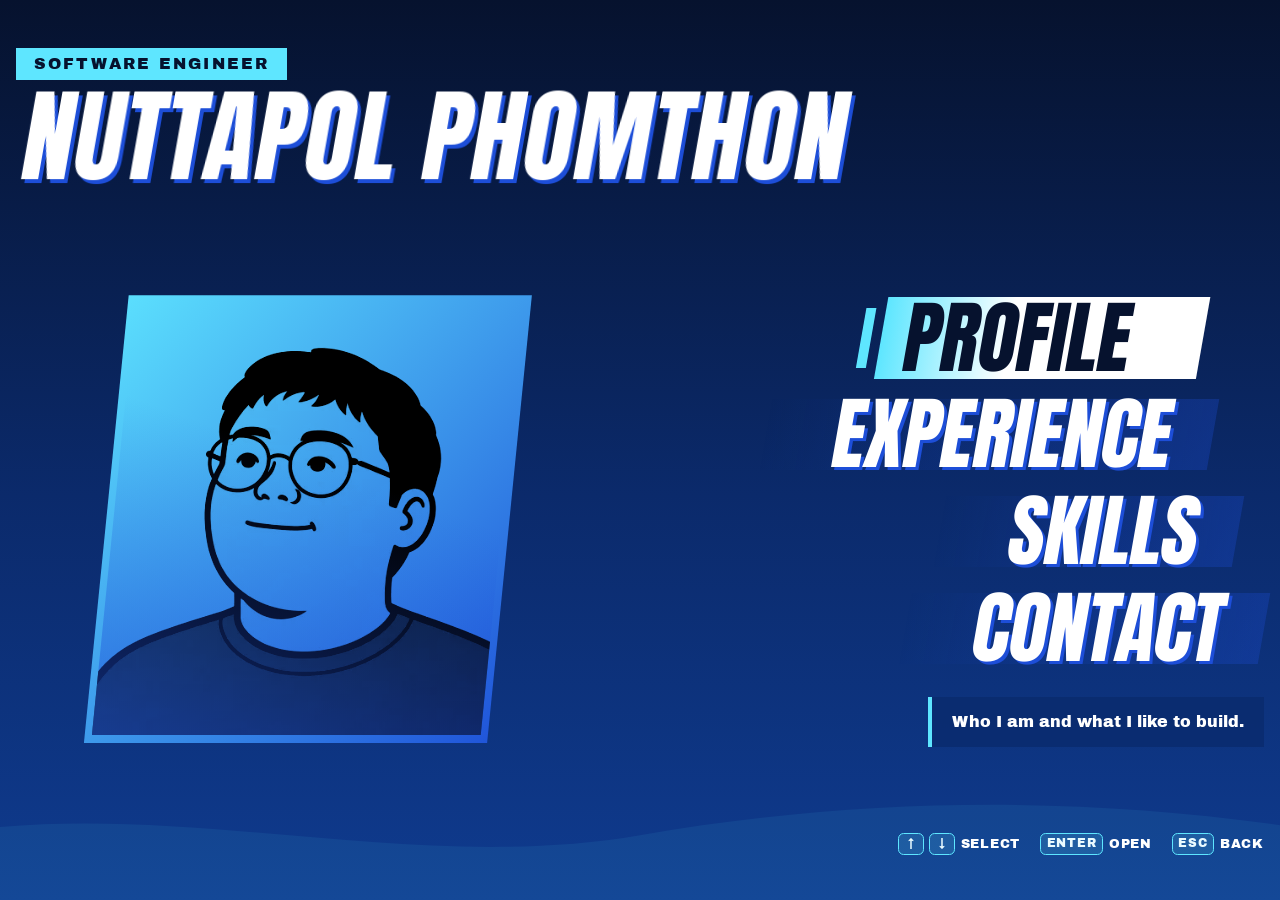
==== commit a46c3995: "Tone down Persona 3 Reload effects Keep the slanted menu and the ripple page transition as the signa" ====
--- a/index.html
+++ b/index.html
@@ -17,18 +17,13 @@
     <a class="skip-link" href="#main">Skip to content</a>
 
     <div class="backdrop" aria-hidden="true">
-      <div class="backdrop-moon"></div>
-      <div class="backdrop-caustics"></div>
       <svg class="backdrop-waves" viewBox="0 0 1200 200" preserveAspectRatio="none">
-        <path class="wave wave--back" d="M0 90C150 40 300 140 450 90S750 40 900 90 1050 140 1200 90V200H0Z"/>
-        <path class="wave wave--front" d="M0 120C200 70 400 170 600 120S1000 70 1200 120V200H0Z"/>
+        <path class="wave" d="M0 120C200 70 400 170 600 120S1000 70 1200 120V200H0Z"/>
       </svg>
-      <div class="backdrop-bubbles"><i></i><i></i><i></i><i></i><i></i><i></i></div>
     </div>
 
     <header class="hero" id="menu">
       <div class="portrait">
-        <div class="portrait-ripple" aria-hidden="true"><i></i><i></i><i></i></div>
         <div class="portrait-frame">
           <img src="/public/images/avatar.webp" alt="Illustrated portrait of Nuttapol Phomthon" width="512" height="512" fetchpriority="high">
         </div>
--- a/assets/css/site.css
+++ b/assets/css/site.css
@@ -109,7 +109,7 @@
   translate: 0;
 }
 
-/* ---------- Backdrop: moon, caustics, waves, bubbles ---------- */
+/* ---------- Backdrop: deep-water gradient and one quiet wave ---------- */
 
 .backdrop {
   position: fixed;
@@ -120,85 +120,18 @@
   pointer-events: none;
 }
 
-.backdrop-moon {
-  position: absolute;
-  inset-block-start: -14vmin;
-  inset-inline-end: -10vmin;
-  inline-size: 58vmin;
-  aspect-ratio: 1;
-  border-radius: 50%;
-  background: radial-gradient(circle at 38% 38%, #f4fdff 0 30%, #bfefff 52%, rgb(94 230 255 / 0%) 72%);
-  opacity: 0.22;
-  filter: blur(2px);
-}
-
-.backdrop-caustics {
-  position: absolute;
-  inset: -20%;
-  background:
-    radial-gradient(ellipse 18% 9% at 20% 30%, rgb(94 230 255 / 16%), transparent 70%),
-    radial-gradient(ellipse 14% 7% at 70% 20%, rgb(94 230 255 / 12%), transparent 70%),
-    radial-gradient(ellipse 22% 10% at 55% 65%, rgb(94 230 255 / 10%), transparent 70%),
-    radial-gradient(ellipse 12% 6% at 15% 80%, rgb(255 255 255 / 8%), transparent 70%),
-    repeating-linear-gradient(115deg, transparent 0 46px, rgb(94 230 255 / 5%) 46px 48px);
-  animation: drift 18s ease-in-out infinite alternate;
-}
-
-@keyframes drift {
-  to {
-    translate: 4% -3%;
-    rotate: 2deg;
-  }
-}
-
 .backdrop-waves {
   position: absolute;
   inset-block-end: 0;
   inset-inline-start: -5%;
   inline-size: 110%;
-  block-size: 22vh;
-}
-
-.wave--back {
-  fill: rgb(94 230 255 / 14%);
-  animation: sway 9s ease-in-out infinite alternate;
-}
-
-.wave--front {
-  fill: rgb(6 18 46 / 70%);
-  animation: sway 7s ease-in-out infinite alternate-reverse;
-}
-
-@keyframes sway {
-  from { translate: -3% 0; }
-  to { translate: 3% 4px; }
-}
-
-.backdrop-bubbles i {
-  position: absolute;
-  inset-block-end: -2rem;
-  inline-size: var(--s, 0.6rem);
-  aspect-ratio: 1;
-  border: 1px solid rgb(233 251 255 / 60%);
-  border-radius: 50%;
-  background: radial-gradient(circle at 30% 30%, rgb(255 255 255 / 55%), transparent 45%);
-  animation: rise var(--t, 14s) linear infinite;
-  animation-delay: var(--d, 0s);
-}
-
-.backdrop-bubbles i:nth-child(1) { inset-inline-start: 8%; --s: 0.5rem; --t: 13s; }
-.backdrop-bubbles i:nth-child(2) { inset-inline-start: 22%; --s: 0.9rem; --t: 17s; --d: -6s; }
-.backdrop-bubbles i:nth-child(3) { inset-inline-start: 47%; --s: 0.4rem; --t: 11s; --d: -3s; }
-.backdrop-bubbles i:nth-child(4) { inset-inline-start: 63%; --s: 0.7rem; --t: 15s; --d: -9s; }
-.backdrop-bubbles i:nth-child(5) { inset-inline-start: 81%; --s: 1.1rem; --t: 19s; --d: -2s; }
-.backdrop-bubbles i:nth-child(6) { inset-inline-start: 92%; --s: 0.45rem; --t: 12s; --d: -7s; }
-
-@keyframes rise {
-  0% { translate: 0 0; opacity: 0; }
-  10% { opacity: 1; }
-  50% { translate: 1.2rem -55vh; }
-  100% { translate: -0.8rem -115vh; opacity: 0; }
-}
+  block-size: 18vh;
+}
+
+.wave {
+  fill: rgb(94 230 255 / 7%);
+}
+
 
 /* ---------- Hero / main menu ---------- */
 
@@ -232,7 +165,6 @@
   font-size: clamp(0.8rem, 1.5vw, 1rem);
   letter-spacing: 0.14em;
   text-transform: uppercase;
-  transform: skewX(var(--lean));
 }
 
 .nameplate h1 {
@@ -244,7 +176,7 @@
   text-transform: uppercase;
   transform: skewX(var(--lean));
   transform-origin: left bottom;
-  text-shadow: 0.05em 0.05em 0 var(--blue), 0 0 0.6em rgb(94 230 255 / 35%);
+  text-shadow: 0.04em 0.04em 0 var(--blue);
 }
 
 .portrait {
@@ -253,29 +185,6 @@
   align-self: center;
   justify-self: center;
   inline-size: min(100%, 28rem);
-}
-
-.portrait-ripple {
-  position: absolute;
-  inset: -10%;
-}
-
-.portrait-ripple i {
-  position: absolute;
-  inset: 0;
-  border: 2px solid rgb(94 230 255 / 55%);
-  border-radius: 50%;
-  scale: 0.4;
-  opacity: 0;
-  animation: ripple 6s var(--flow) infinite;
-}
-
-.portrait-ripple i:nth-child(2) { animation-delay: 2s; }
-.portrait-ripple i:nth-child(3) { animation-delay: 4s; }
-
-@keyframes ripple {
-  0% { scale: 0.4; opacity: 0.9; }
-  100% { scale: 1.15; opacity: 0; }
 }
 
 .portrait-frame {
@@ -337,7 +246,7 @@
   z-index: 1;
   display: inline-block;
   transform: skewX(var(--lean));
-  text-shadow: 0.05em 0.05em 0 var(--blue);
+  text-shadow: 0.04em 0.04em 0 var(--blue);
 }
 
 /* Ribbon behind each item; the selected one floods with light. */
@@ -345,7 +254,7 @@
   position: absolute;
   inset: 12% 0 10% 0;
   z-index: 0;
-  background: linear-gradient(90deg, rgb(29 78 216 / 0%), rgb(29 78 216 / 55%));
+  background: linear-gradient(90deg, rgb(29 78 216 / 0%), rgb(29 78 216 / 30%));
   transform: skewX(var(--lean));
   transition: background-color 200ms ease, inset 260ms var(--flow);
   content: "";
@@ -353,16 +262,14 @@
 
 .menu a::after {
   position: absolute;
-  inset-block-start: 50%;
-  inset-inline-start: 0;
+  inset-block: 18% 16%;
+  inset-inline-start: 0.35em;
   z-index: 1;
-  inline-size: 0.42em;
-  aspect-ratio: 1;
-  border: 0.07em solid var(--cyan);
-  border-radius: 50%;
-  translate: 0 -50%;
-  scale: 0;
-  transition: scale 260ms var(--flow);
+  inline-size: 0.12em;
+  background: var(--cyan);
+  transform: skewX(var(--lean));
+  scale: 1 0;
+  transition: scale 220ms var(--flow);
   content: "";
 }
 
@@ -370,40 +277,33 @@
 .menu a:focus-visible,
 .menu a.is-active {
   color: var(--abyss);
-  translate: -0.35em 0;
+  translate: -0.2em 0;
   outline: none;
 }
 
 .menu a:hover > span,
 .menu a:focus-visible > span,
 .menu a.is-active > span {
-  text-shadow: 0.04em 0.04em 0 var(--cyan);
+  text-shadow: none;
 }
 
 .menu a:hover::before,
 .menu a:focus-visible::before,
 .menu a.is-active::before {
   inset: 6% -0.4em 4% 0.6em;
-  background: linear-gradient(90deg, var(--cyan), var(--foam) 45%, var(--white));
-  box-shadow: 0 0 1.5em rgb(94 230 255 / 55%);
+  background: linear-gradient(90deg, var(--cyan), var(--white) 40%);
 }
 
 .menu a:hover::after,
 .menu a:focus-visible::after,
 .menu a.is-active::after {
-  scale: 1;
-  animation: ping 1.6s var(--flow) infinite;
+  scale: 1 1;
 }
 
 /* Keyboard focus keeps a visible outline beyond the colour change. */
 .menu a:focus-visible::before {
   outline: 0.06em solid var(--white);
   outline-offset: 0.1em;
-}
-
-@keyframes ping {
-  0% { box-shadow: 0 0 0 0 rgb(94 230 255 / 70%); }
-  100% { box-shadow: 0 0 0 0.3em rgb(94 230 255 / 0%); }
 }
 
 .menu-desc {
@@ -430,8 +330,7 @@
 @keyframes surface {
   from {
     opacity: 0;
-    translate: 0 0.6rem;
-    filter: blur(3px);
+    translate: 0 0.5rem;
   }
 }
 
@@ -492,7 +391,6 @@
   font-size: 0.85rem;
   letter-spacing: 0.12em;
   text-transform: uppercase;
-  transform: skewX(var(--lean));
 }
 
 .panel-head h2,
@@ -504,7 +402,7 @@
   text-transform: uppercase;
   transform: skewX(var(--lean));
   transform-origin: left bottom;
-  text-shadow: 0.05em 0.05em 0 var(--blue), 0 0 0.5em rgb(94 230 255 / 30%);
+  text-shadow: 0.04em 0.04em 0 var(--blue);
 }
 
 .panel-head h2:focus {
@@ -567,7 +465,7 @@
   text-transform: uppercase;
 }
 
-/* Experience: a current running through ripple markers */
+/* Experience: a timeline with ring markers */
 
 .company + .company {
   margin-block-start: 3rem;
@@ -580,8 +478,6 @@
   font-size: clamp(1.6rem, 4vw, 2.6rem);
   font-weight: 400;
   text-transform: uppercase;
-  transform: skewX(var(--lean));
-  transform-origin: left bottom;
 }
 
 .company h3::after {
@@ -618,7 +514,7 @@
   border: 1px solid var(--glass-line);
   background: var(--glass);
   backdrop-filter: blur(8px);
-  transition: translate 300ms var(--flow), border-color 200ms ease;
+  transition: border-color 200ms ease;
 }
 
 .role::before {
@@ -635,7 +531,6 @@
 }
 
 .role:hover {
-  translate: 0.4rem 0;
   border-color: var(--cyan);
 }
 
@@ -697,7 +592,6 @@
   font-family: var(--display);
   font-size: 1.15rem;
   text-transform: uppercase;
-  transform: skewX(var(--lean));
   transition: background-color 200ms ease, color 200ms ease;
 }
 
@@ -757,12 +651,11 @@
   color: var(--white);
   text-decoration: none;
   overflow-wrap: anywhere;
-  transition: translate 260ms var(--flow), box-shadow 200ms ease;
+  transition: border-color 200ms ease;
 }
 
 .chat-msg--link .chat-bubble:hover {
-  translate: -0.4rem 0;
-  box-shadow: 0 0 1.25rem rgb(94 230 255 / 45%);
+  border-color: var(--white);
 }
 
 .chat-channel {
@@ -802,9 +695,9 @@
   clip-path: circle(0 at var(--x) var(--y));
 }
 
-.wipe span:nth-child(1) { background: var(--foam); }
-.wipe span:nth-child(2) { background: var(--cyan); }
-.wipe span:nth-child(3) { background: var(--deep); }
+.wipe span:nth-child(1) { background: var(--blue); }
+.wipe span:nth-child(2) { background: var(--deep); }
+.wipe span:nth-child(3) { background: var(--abyss); }
 
 .wipe.is-in,
 .wipe.is-out {
@@ -812,19 +705,19 @@
 }
 
 .wipe.is-in span {
-  animation: flood 360ms cubic-bezier(0.6, 0, 0.4, 1) forwards;
-}
-
-.wipe.is-in span:nth-child(2) { animation-delay: 50ms; }
-.wipe.is-in span:nth-child(3) { animation-delay: 100ms; }
+  animation: flood 300ms cubic-bezier(0.6, 0, 0.4, 1) forwards;
+}
+
+.wipe.is-in span:nth-child(2) { animation-delay: 40ms; }
+.wipe.is-in span:nth-child(3) { animation-delay: 80ms; }
 
 .wipe.is-out span {
   clip-path: circle(150% at var(--x) var(--y));
-  animation: drain 420ms cubic-bezier(0.6, 0, 0.4, 1) forwards;
-}
-
-.wipe.is-out span:nth-child(1) { animation-delay: 100ms; }
-.wipe.is-out span:nth-child(2) { animation-delay: 50ms; }
+  animation: drain 340ms cubic-bezier(0.6, 0, 0.4, 1) forwards;
+}
+
+.wipe.is-out span:nth-child(1) { animation-delay: 80ms; }
+.wipe.is-out span:nth-child(2) { animation-delay: 40ms; }
 
 @keyframes flood {
   to { clip-path: circle(150% at var(--x) var(--y)); }
@@ -857,7 +750,6 @@
   font-size: 1.4rem;
   text-decoration: none;
   text-transform: uppercase;
-  transform: skewX(var(--lean));
   transition: background-color 200ms ease;
 }
 
@@ -907,7 +799,6 @@
   font-size: 1.2rem;
   text-decoration: none;
   text-transform: uppercase;
-  transform: skewX(var(--lean));
 }
 
 .topbar-back::before {
@@ -956,8 +847,7 @@
 @keyframes float-in {
   from {
     opacity: 0;
-    translate: 2.5rem 0;
-    filter: blur(4px);
+    translate: 1.25rem 0;
   }
 }
 
@@ -1012,9 +902,7 @@
     transition: none !important;
   }
 
-  .wipe,
-  .backdrop-bubbles,
-  .portrait-ripple {
+  .wipe {
     display: none;
   }
 }
